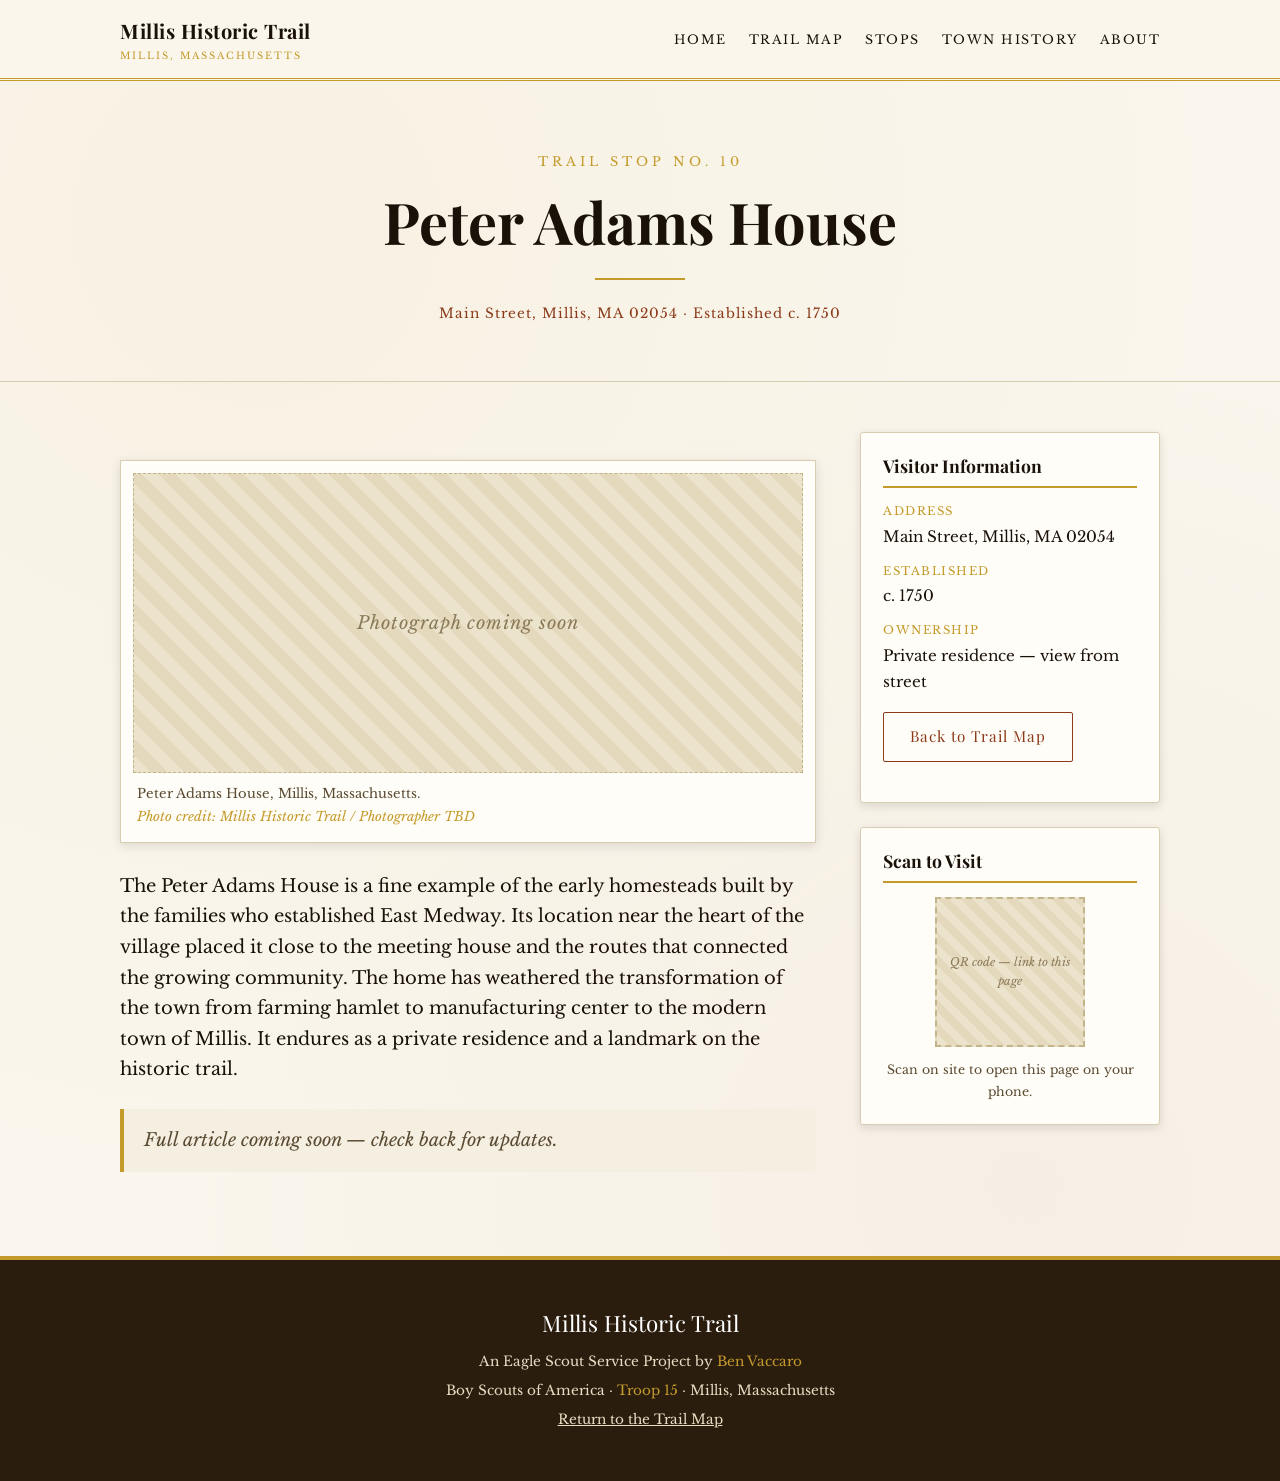
==== adams.html @ a8a61ae1 "Add Millis Historic Trail static website Build the full static site for the Millis Historic Trail Ea" ====
<!DOCTYPE html>
<html lang="en">
<head>
<meta charset="utf-8">
<meta name="viewport" content="width=device-width, initial-scale=1">
<title>Peter Adams House &middot; Millis Historic Trail</title>
<link rel="preconnect" href="https://fonts.googleapis.com">
<link rel="preconnect" href="https://fonts.gstatic.com" crossorigin>
<link href="https://fonts.googleapis.com/css2?family=Playfair+Display:wght@400;700&family=Libre+Baskerville:ital@0;1&display=swap" rel="stylesheet">
<link rel="stylesheet" href="style.css">
</head>
<body>
  <header class="site-header">
    <div class="nav-inner">
      <a href="index.html" class="brand">Millis Historic Trail<small>Millis, Massachusetts</small></a>
      <nav class="nav-links">
        <a href="index.html">Home</a>
        <a href="index.html#map">Trail Map</a>
        <a href="index.html#stops">Stops</a>
        <a href="history.html">Town History</a>
        <a href="index.html#about">About</a>
      </nav>
    </div>
  </header>

  <section class="hero">
    <div class="container narrow">
      <div class="eyebrow">Trail Stop No. 10</div>
      <h1>Peter Adams House</h1>
      <hr class="rule">
      <div class="meta">Main Street, Millis, MA 02054 &middot; Established c. 1750</div>
    </div>
  </section>

  <main class="page-body">
    <div class="container">
      <div class="layout">
        <article class="article">
          <figure class="figure">
            <div class="placeholder-img">Photograph coming soon</div>
            <figcaption>
              Peter Adams House, Millis, Massachusetts.
              <span class="credit">Photo credit: Millis Historic Trail / Photographer TBD</span>
            </figcaption>
          </figure>

          <p>The Peter Adams House is a fine example of the early homesteads built by the families who established East Medway. Its location near the heart of the village placed it close to the meeting house and the routes that connected the growing community. The home has weathered the transformation of the town from farming hamlet to manufacturing center to the modern town of Millis. It endures as a private residence and a landmark on the historic trail.</p>

          <div class="coming-soon">Full article coming soon &mdash; check back for updates.</div>
        </article>
        <aside class="sidebar">
          <div class="fact-box">
            <h3>Visitor Information</h3>
            <dl>
              <dt>Address</dt><dd>Main Street, Millis, MA 02054</dd>
              <dt>Established</dt><dd>c. 1750</dd>
              <dt>Ownership</dt><dd>Private residence — view from street</dd>
            </dl>
            <p style="margin-top:18px;"><a href="index.html#map" class="btn btn-outline">Back to Trail Map</a></p>
          </div>
          <div class="qr-box">
            <h3>Scan to Visit</h3>
            <div class="qr-placeholder">QR code &mdash; link to this page</div>
            <p>Scan on site to open this page on your phone.</p>
          </div>
        </aside>
      </div>
    </div>
  </main>
  <footer class="site-footer">
    <div class="ft-name">Millis Historic Trail</div>
    <p>An Eagle Scout Service Project by <span class="accent">Ben Vaccaro</span></p>
    <p>Boy Scouts of America &middot; <span class="accent">Troop 15</span> &middot; Millis, Massachusetts</p>
    <p><a href="index.html#map">Return to the Trail Map</a></p>
  </footer>
</body>
</html>
---- style.css ----
/* Millis Historic Trail — shared stylesheet
   Aged parchment / colonial New England aesthetic */

:root {
  --bg: #faf6ed;
  --bg-panel: #f3ecdc;
  --text: #1a1209;
  --accent: #c49a2a;
  --rust: #8b3a1a;
  --line: #d8cdb3;
  --shadow: rgba(26, 18, 9, 0.12);
}

* { box-sizing: border-box; }

html { scroll-behavior: smooth; }

body {
  margin: 0;
  background-color: #faf6ed;
  background-image:
    radial-gradient(circle at 20% 15%, rgba(196, 154, 42, 0.05), transparent 60%),
    radial-gradient(circle at 80% 80%, rgba(139, 58, 26, 0.04), transparent 55%);
  color: var(--text);
  font-family: "Libre Baskerville", Georgia, "Times New Roman", serif;
  font-size: 18px;
  line-height: 1.7;
  -webkit-font-smoothing: antialiased;
}

h1, h2, h3, h4, .display {
  font-family: "Playfair Display", Georgia, serif;
  font-weight: 700;
  line-height: 1.2;
  color: var(--text);
}

a { color: var(--rust); text-decoration: none; }
a:hover { text-decoration: underline; }

img { max-width: 100%; height: auto; display: block; }

.container {
  width: 100%;
  max-width: 1080px;
  margin: 0 auto;
  padding: 0 20px;
}

.narrow { max-width: 760px; }

/* ---- Site header / nav ---- */
.site-header {
  border-bottom: 3px double var(--accent);
  background: rgba(250, 246, 237, 0.95);
  position: sticky;
  top: 0;
  z-index: 1000;
  backdrop-filter: blur(4px);
}
.nav-inner {
  display: flex;
  align-items: center;
  justify-content: space-between;
  gap: 16px;
  padding: 14px 20px;
  max-width: 1080px;
  margin: 0 auto;
  flex-wrap: wrap;
}
.brand {
  font-family: "Playfair Display", Georgia, serif;
  font-weight: 700;
  font-size: 1.25rem;
  color: var(--text);
  letter-spacing: 0.5px;
}
.brand:hover { text-decoration: none; color: var(--rust); }
.brand small {
  display: block;
  font-family: "Libre Baskerville", serif;
  font-weight: 400;
  font-size: 0.6rem;
  letter-spacing: 2px;
  text-transform: uppercase;
  color: var(--accent);
}
.nav-links { display: flex; gap: 22px; flex-wrap: wrap; align-items: center; }
.nav-links a {
  color: var(--text);
  font-size: 0.78rem;
  letter-spacing: 1.5px;
  text-transform: uppercase;
}
.nav-links a:hover { color: var(--rust); text-decoration: none; }

/* ---- Hero ---- */
.hero {
  text-align: center;
  padding: 70px 20px 56px;
  border-bottom: 1px solid var(--line);
}
.hero .eyebrow {
  font-size: 0.8rem;
  letter-spacing: 4px;
  text-transform: uppercase;
  color: var(--accent);
  margin-bottom: 14px;
}
.hero h1 {
  font-size: clamp(2.1rem, 6vw, 3.6rem);
  margin: 0 0 16px;
}
.hero p.lede {
  max-width: 640px;
  margin: 0 auto;
  font-size: 1.05rem;
  font-style: italic;
  color: #4a3c28;
}
.hero .meta {
  margin-top: 18px;
  font-size: 0.85rem;
  letter-spacing: 1px;
  color: var(--rust);
}
.rule {
  width: 90px;
  height: 2px;
  background: var(--accent);
  border: none;
  margin: 22px auto;
}

/* ---- Buttons ---- */
.btn {
  display: inline-block;
  padding: 11px 26px;
  background: var(--rust);
  color: #faf6ed;
  font-family: "Playfair Display", serif;
  font-size: 0.95rem;
  letter-spacing: 1px;
  border-radius: 2px;
  transition: background 0.2s;
}
.btn:hover { background: #6f2d12; text-decoration: none; }
.btn-outline {
  background: transparent;
  color: var(--rust);
  border: 1.5px solid var(--rust);
}
.btn-outline:hover { background: var(--rust); color: #faf6ed; }

/* ---- Map ---- */
.map-section { padding: 50px 0; }
#map {
  width: 100%;
  height: 480px;
  border: 4px solid #fff;
  outline: 1px solid var(--line);
  box-shadow: 0 6px 24px var(--shadow);
  border-radius: 3px;
}
.section-head { text-align: center; margin-bottom: 34px; }
.section-head h2 { font-size: clamp(1.7rem, 4vw, 2.4rem); margin: 0 0 8px; }
.section-head p { color: #5a4a32; margin: 0; font-style: italic; }

/* ---- Stops grid ---- */
.stops-section { padding: 30px 0 60px; }
.stops-grid {
  display: grid;
  grid-template-columns: repeat(auto-fill, minmax(260px, 1fr));
  gap: 22px;
}
.stop-card {
  background: #fffdf7;
  border: 1px solid var(--line);
  border-top: 4px solid var(--accent);
  border-radius: 3px;
  padding: 22px 22px 24px;
  box-shadow: 0 3px 10px var(--shadow);
  transition: transform 0.18s, box-shadow 0.18s;
  display: flex;
  flex-direction: column;
}
.stop-card:hover { transform: translateY(-4px); box-shadow: 0 10px 22px var(--shadow); }
.stop-card .num {
  font-family: "Playfair Display", serif;
  font-size: 0.8rem;
  color: var(--accent);
  letter-spacing: 2px;
}
.stop-card h3 { margin: 4px 0 8px; font-size: 1.3rem; }
.stop-card .addr { font-size: 0.85rem; color: #5a4a32; margin: 0 0 16px; flex: 1; }
.stop-card a.card-link {
  font-size: 0.8rem;
  letter-spacing: 1.5px;
  text-transform: uppercase;
  color: var(--rust);
  font-family: "Playfair Display", serif;
}

/* ---- About ---- */
.about-section {
  padding: 60px 0;
  background: #f5efe1;
  border-top: 1px solid var(--line);
  border-bottom: 1px solid var(--line);
}
.about-section p { margin: 0 0 18px; }

/* ---- Subpage layout ---- */
.page-body { padding: 50px 0 60px; }
.layout {
  display: grid;
  grid-template-columns: 1fr 300px;
  gap: 44px;
  align-items: start;
}
.article h2 { font-size: 1.7rem; margin: 36px 0 12px; }
.article p { margin: 0 0 18px; }
.article .byline {
  font-style: italic;
  color: #5a4a32;
  margin-bottom: 24px;
  font-size: 0.92rem;
}

.figure {
  margin: 28px 0;
  background: #fffdf7;
  border: 1px solid var(--line);
  padding: 12px;
  box-shadow: 0 3px 10px var(--shadow);
}
.figure .placeholder-img {
  background:
    repeating-linear-gradient(45deg, #ece3cd, #ece3cd 12px, #e4d9bd 12px, #e4d9bd 24px);
  height: 300px;
  display: flex;
  align-items: center;
  justify-content: center;
  color: #8a7a58;
  font-style: italic;
  letter-spacing: 1px;
  border: 1px dashed #c3b489;
}
.figure figcaption {
  font-size: 0.82rem;
  color: #5a4a32;
  padding: 10px 4px 2px;
}
.figure .credit { display: block; color: var(--accent); font-style: italic; }

.coming-soon {
  background: #f5efe1;
  border-left: 4px solid var(--accent);
  padding: 16px 20px;
  font-style: italic;
  color: #5a4a32;
  margin: 24px 0;
}

/* ---- Sidebar ---- */
.sidebar { position: sticky; top: 90px; }
.fact-box, .qr-box {
  background: #fffdf7;
  border: 1px solid var(--line);
  border-radius: 3px;
  padding: 22px;
  box-shadow: 0 3px 10px var(--shadow);
  margin-bottom: 24px;
}
.fact-box h3, .qr-box h3 {
  font-size: 1.1rem;
  margin: 0 0 14px;
  padding-bottom: 10px;
  border-bottom: 2px solid var(--accent);
}
.fact-box dl { margin: 0; }
.fact-box dt {
  font-size: 0.72rem;
  letter-spacing: 1.5px;
  text-transform: uppercase;
  color: var(--accent);
  margin-top: 12px;
}
.fact-box dt:first-child { margin-top: 0; }
.fact-box dd { margin: 2px 0 0; font-size: 0.95rem; }
.qr-placeholder {
  width: 150px;
  height: 150px;
  margin: 0 auto 12px;
  border: 2px dashed #c3b489;
  background:
    repeating-linear-gradient(45deg, #ece3cd, #ece3cd 8px, #e4d9bd 8px, #e4d9bd 16px);
  display: flex;
  align-items: center;
  justify-content: center;
  text-align: center;
  font-size: 0.72rem;
  color: #8a7a58;
  font-style: italic;
  padding: 10px;
}
.qr-box p { font-size: 0.78rem; color: #5a4a32; text-align: center; margin: 0; }

/* ---- History page ---- */
.history-article {
  margin: 0 auto 56px;
  padding-bottom: 40px;
  border-bottom: 3px double var(--line);
}
.history-article:last-child { border-bottom: none; }
.history-article h2 { font-size: clamp(1.5rem, 4vw, 2.1rem); margin: 0 0 6px; }

/* ---- Footer ---- */
.site-footer {
  background: #2a1d0e;
  color: #e8dcc2;
  padding: 44px 20px;
  text-align: center;
  border-top: 4px solid var(--accent);
}
.site-footer .ft-name {
  font-family: "Playfair Display", serif;
  font-size: 1.4rem;
  color: #fff;
  margin-bottom: 8px;
}
.site-footer p { margin: 6px 0; font-size: 0.85rem; }
.site-footer .accent { color: var(--accent); }
.site-footer a { color: #e8dcc2; text-decoration: underline; }

/* ---- Responsive ---- */
@media (max-width: 820px) {
  .layout { grid-template-columns: 1fr; }
  .sidebar { position: static; }
  #map { height: 360px; }
}
@media (max-width: 520px) {
  body { font-size: 16px; }
  .hero { padding: 48px 16px 40px; }
  .nav-inner { justify-content: center; }
}
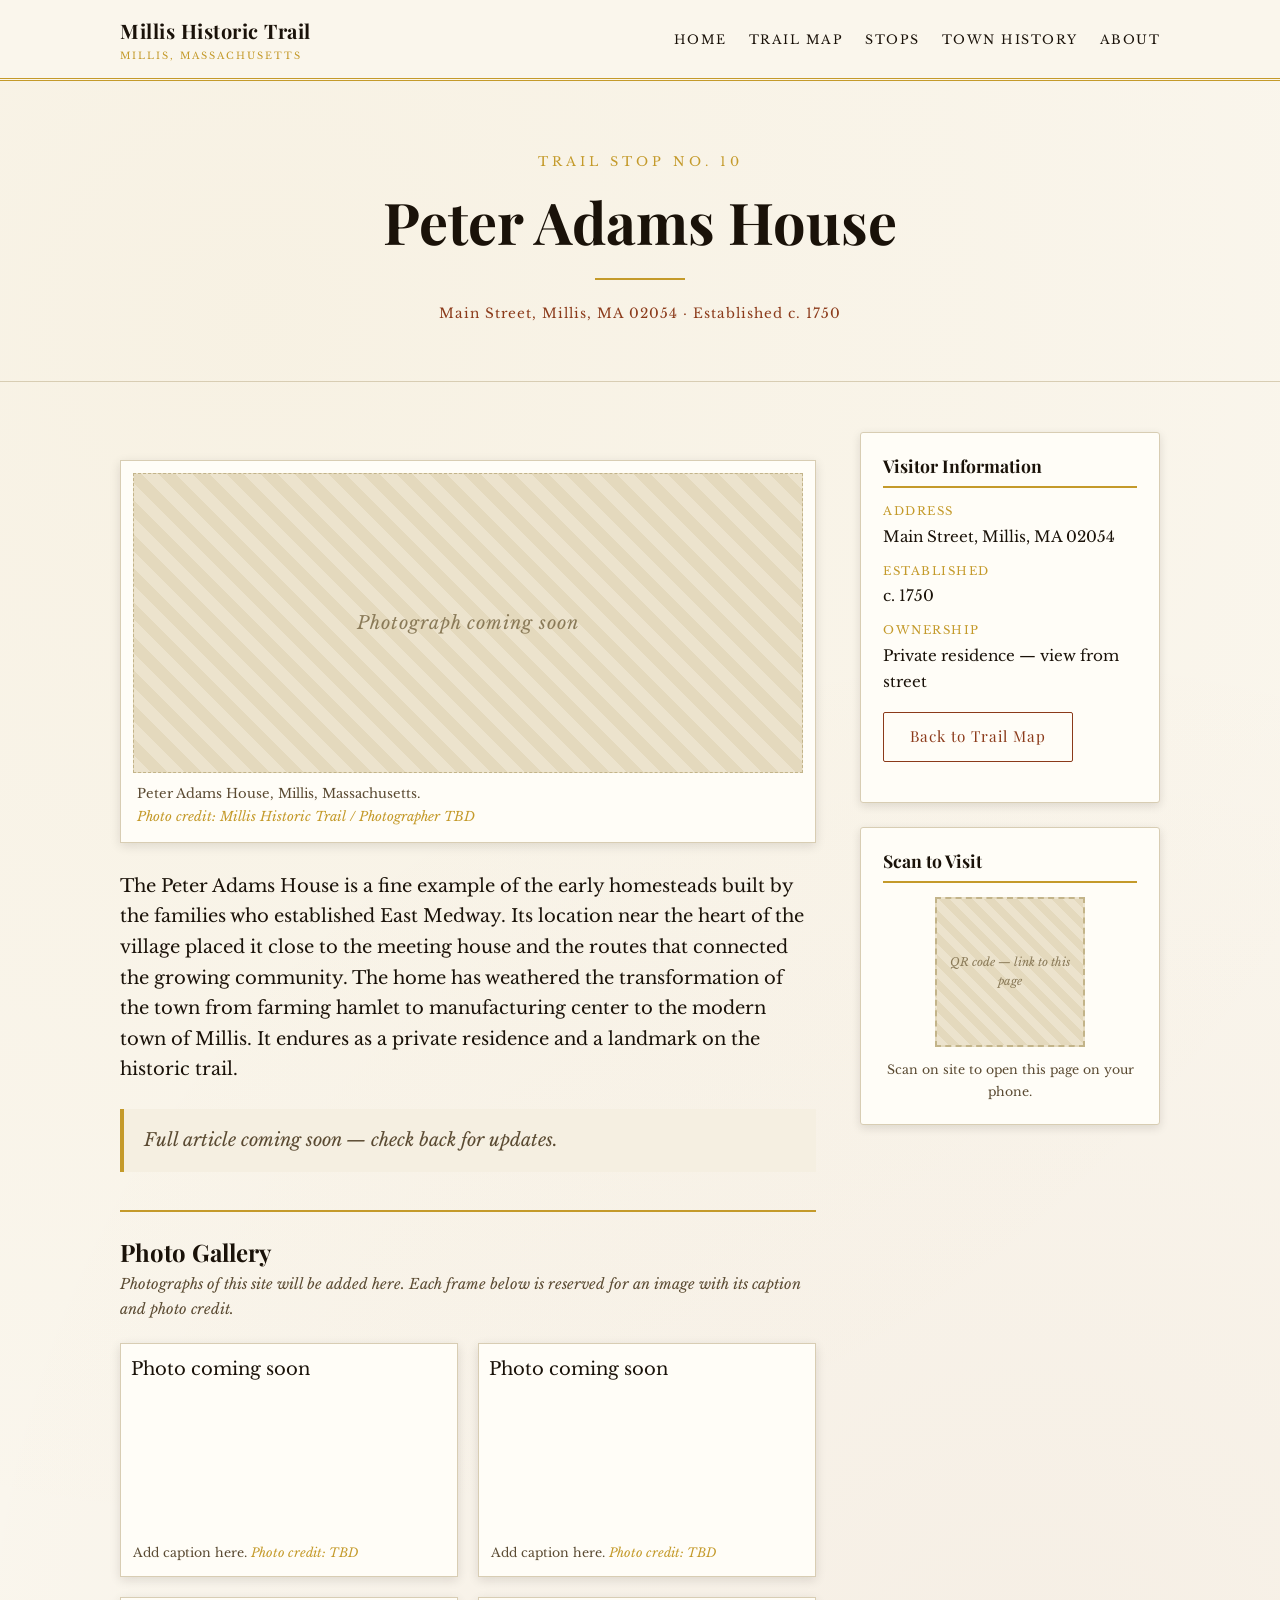
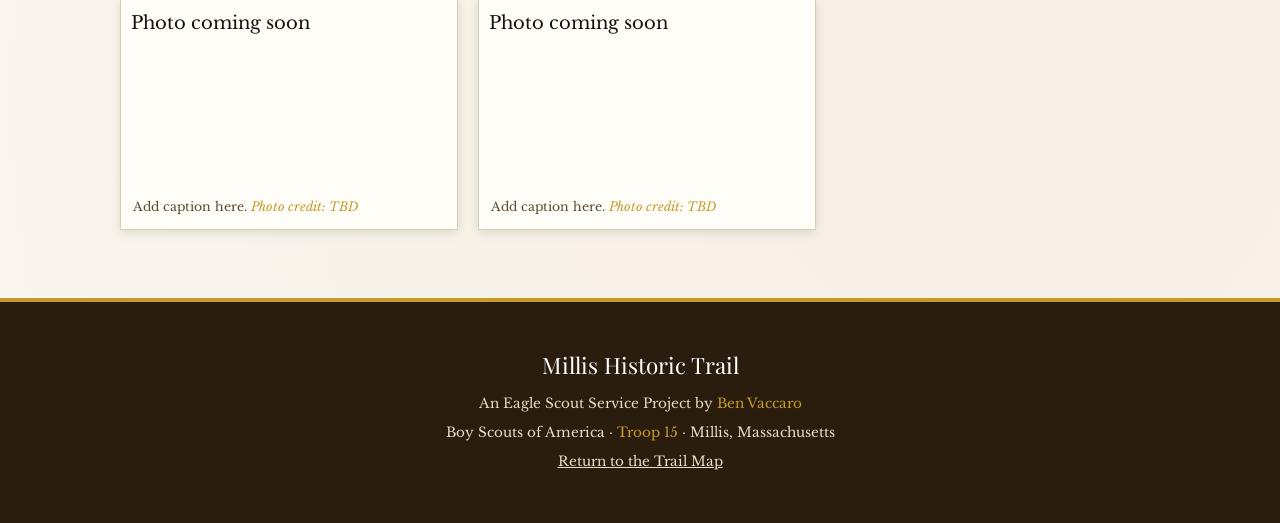
==== commit b3badbd5: "Add photo gallery section to each trail-stop subpage Each site page now includes a reserved Photo Ga" ====
--- a/adams.html
+++ b/adams.html
@@ -47,6 +47,29 @@
           <p>The Peter Adams House is a fine example of the early homesteads built by the families who established East Medway. Its location near the heart of the village placed it close to the meeting house and the routes that connected the growing community. The home has weathered the transformation of the town from farming hamlet to manufacturing center to the modern town of Millis. It endures as a private residence and a landmark on the historic trail.</p>
 
           <div class="coming-soon">Full article coming soon &mdash; check back for updates.</div>
+
+          <section class="photo-gallery">
+            <h2>Photo Gallery</h2>
+            <p class="gallery-note">Photographs of this site will be added here. Each frame below is reserved for an image with its caption and photo credit.</p>
+            <div class="gallery-grid">
+              <figure class="gallery-item">
+                <div class="placeholder-img">Photo coming soon</div>
+                <figcaption>Add caption here. <span class="credit">Photo credit: TBD</span></figcaption>
+              </figure>
+              <figure class="gallery-item">
+                <div class="placeholder-img">Photo coming soon</div>
+                <figcaption>Add caption here. <span class="credit">Photo credit: TBD</span></figcaption>
+              </figure>
+              <figure class="gallery-item">
+                <div class="placeholder-img">Photo coming soon</div>
+                <figcaption>Add caption here. <span class="credit">Photo credit: TBD</span></figcaption>
+              </figure>
+              <figure class="gallery-item">
+                <div class="placeholder-img">Photo coming soon</div>
+                <figcaption>Add caption here. <span class="credit">Photo credit: TBD</span></figcaption>
+              </figure>
+            </div>
+          </section>
         </article>
         <aside class="sidebar">
           <div class="fact-box">
--- a/style.css
+++ b/style.css
@@ -252,6 +252,39 @@
   padding: 10px 4px 2px;
 }
 .figure .credit { display: block; color: var(--accent); font-style: italic; }
+
+/* ---- Photo gallery (subpages) ---- */
+.photo-gallery {
+  margin: 38px 0 8px;
+  padding-top: 26px;
+  border-top: 2px solid var(--accent);
+}
+.photo-gallery h2 { margin: 0 0 6px; font-size: 1.5rem; }
+.photo-gallery .gallery-note {
+  font-style: italic;
+  color: #5a4a32;
+  font-size: 0.9rem;
+  margin: 0 0 22px;
+}
+.gallery-grid {
+  display: grid;
+  grid-template-columns: repeat(auto-fill, minmax(220px, 1fr));
+  gap: 20px;
+}
+.gallery-item {
+  margin: 0;
+  background: #fffdf7;
+  border: 1px solid var(--line);
+  padding: 10px;
+  box-shadow: 0 3px 10px var(--shadow);
+}
+.gallery-item .placeholder-img { height: 180px; }
+.gallery-item figcaption {
+  font-size: 0.78rem;
+  color: #5a4a32;
+  padding: 8px 2px 2px;
+}
+.gallery-item .credit { color: var(--accent); font-style: italic; }
 
 .coming-soon {
   background: #f5efe1;
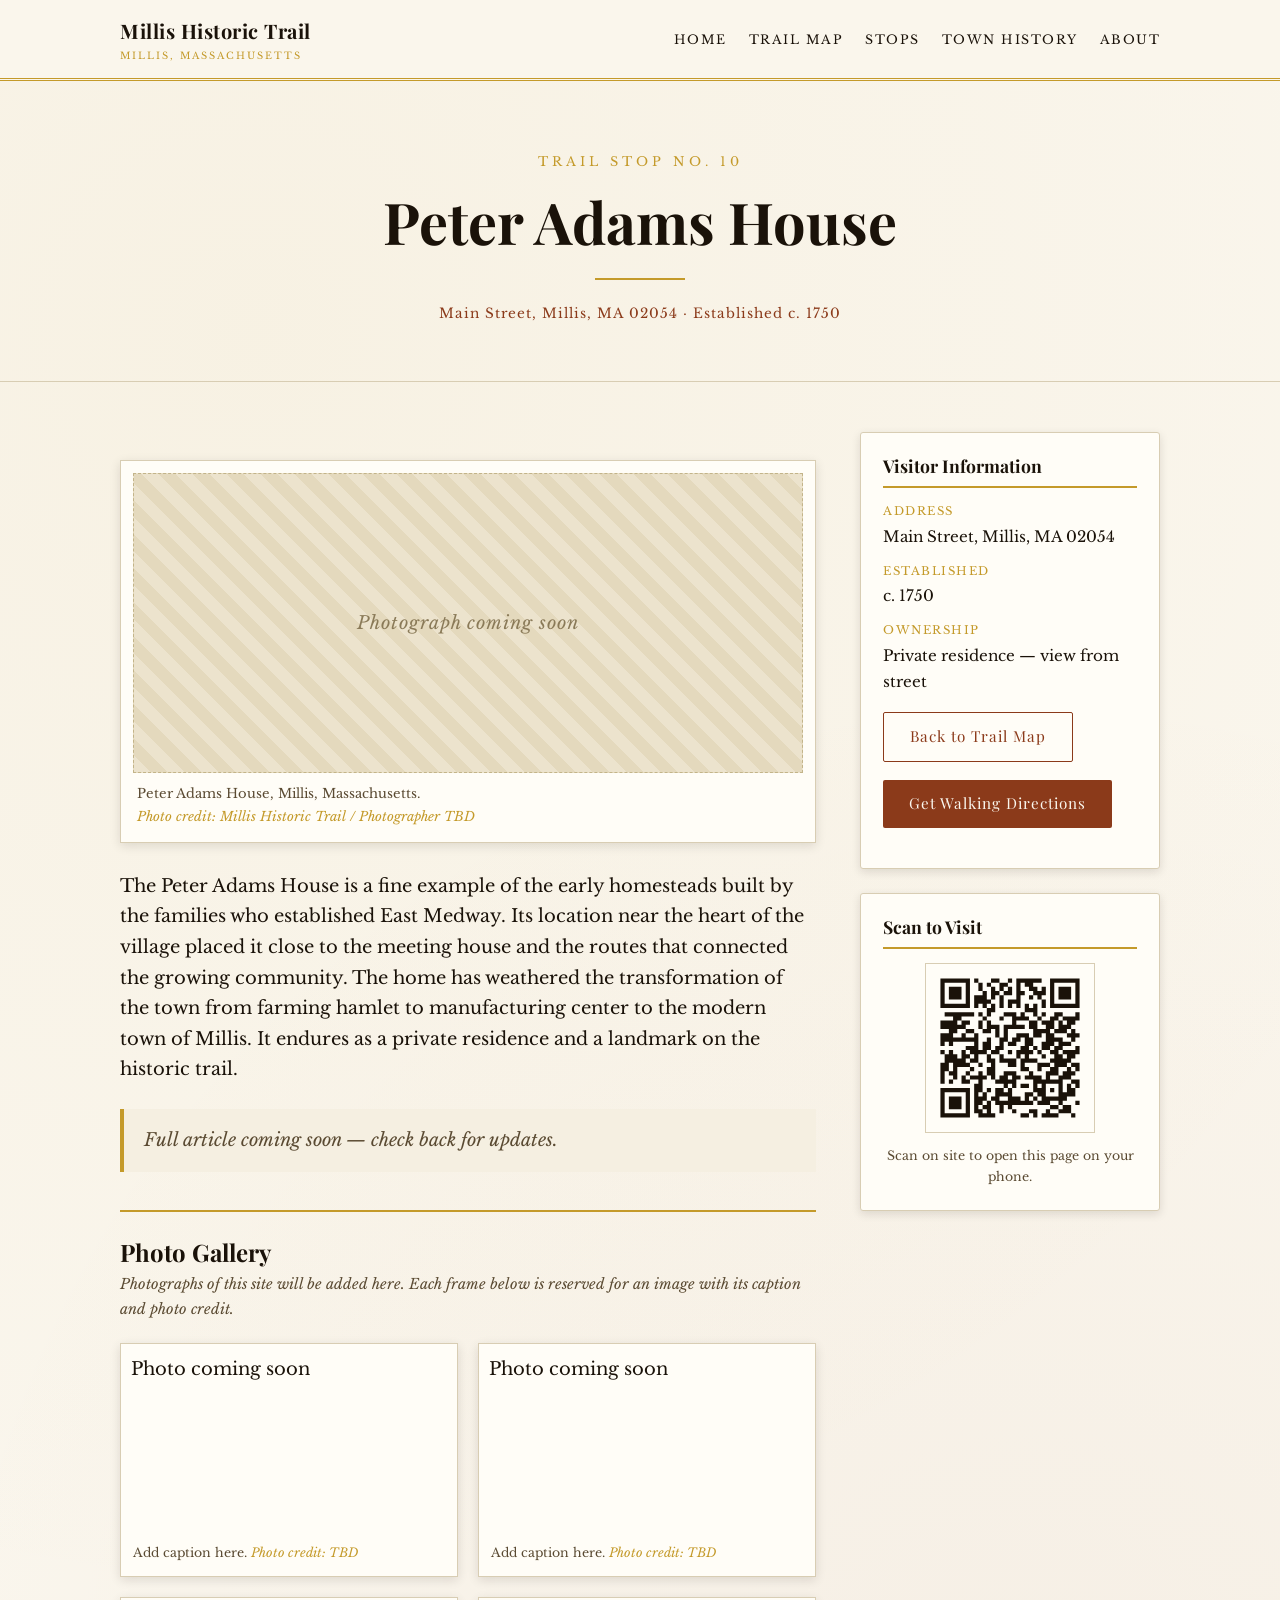
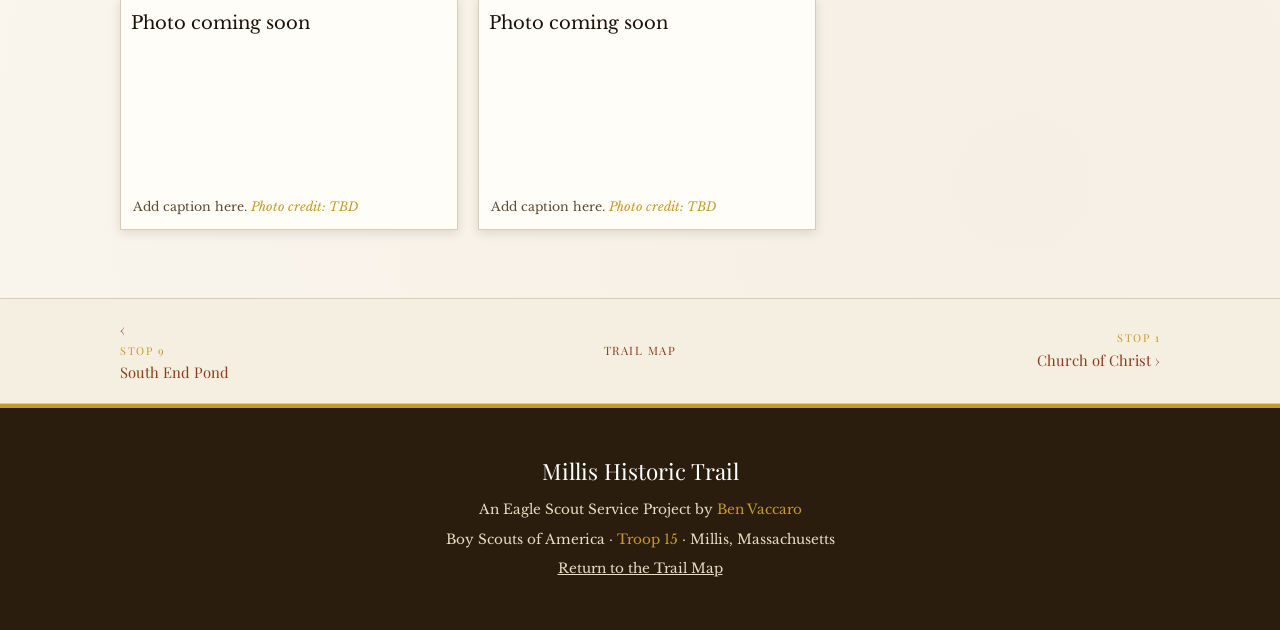
==== commit 55c24e65: "Add QR codes, walking directions, stop navigation, and SEO tags - Generate scannable QR codes (SVG) " ====
--- a/adams.html
+++ b/adams.html
@@ -8,11 +8,21 @@
 <link rel="preconnect" href="https://fonts.gstatic.com" crossorigin>
 <link href="https://fonts.googleapis.com/css2?family=Playfair+Display:wght@400;700&family=Libre+Baskerville:ital@0;1&display=swap" rel="stylesheet">
 <link rel="stylesheet" href="style.css">
+<link rel="icon" type="image/svg+xml" href="favicon.svg">
+<meta name="description" content="Peter Adams House — a stop on the Millis Historic Trail in Millis, Massachusetts.">
+<meta property="og:type" content="article">
+<meta property="og:site_name" content="Millis Historic Trail">
+<meta property="og:title" content="Peter Adams House — Millis Historic Trail">
+<meta property="og:description" content="Peter Adams House, a historic site on the Millis Historic Trail in Millis, Massachusetts.">
+<meta property="og:url" content="https://millishistoricaltrail.org/adams.html">
+<meta name="twitter:card" content="summary">
 </head>
 <body>
   <header class="site-header">
     <div class="nav-inner">
       <a href="index.html" class="brand">Millis Historic Trail<small>Millis, Massachusetts</small></a>
+      <input type="checkbox" id="nav-toggle" class="nav-toggle" aria-hidden="true">
+      <label for="nav-toggle" class="nav-burger" aria-label="Toggle menu"><span></span><span></span><span></span></label>
       <nav class="nav-links">
         <a href="index.html">Home</a>
         <a href="index.html#map">Trail Map</a>
@@ -80,16 +90,24 @@
               <dt>Ownership</dt><dd>Private residence — view from street</dd>
             </dl>
             <p style="margin-top:18px;"><a href="index.html#map" class="btn btn-outline">Back to Trail Map</a></p>
+            <p style="margin-top:10px;"><a href="https://www.google.com/maps/dir/?api=1&amp;destination=42.1659,-71.3601&amp;travelmode=walking" target="_blank" rel="noopener" class="btn">Get Walking Directions</a></p>
           </div>
           <div class="qr-box">
             <h3>Scan to Visit</h3>
-            <div class="qr-placeholder">QR code &mdash; link to this page</div>
+            <img class="qr-img" src="qr/adams.svg" alt="QR code linking to the Peter Adams House page" width="170" height="170">
             <p>Scan on site to open this page on your phone.</p>
           </div>
         </aside>
       </div>
     </div>
   </main>
+  <nav class="stop-nav">
+    <div class="container">
+      <a class="sn-prev" href="southend.html">&lsaquo; <span>Stop 9</span> South End Pond</a>
+      <a class="sn-map" href="index.html#map">Trail Map</a>
+      <a class="sn-next" href="church.html"><span>Stop 1</span> Church of Christ &rsaquo;</a>
+    </div>
+  </nav>
   <footer class="site-footer">
     <div class="ft-name">Millis Historic Trail</div>
     <p>An Eagle Scout Service Project by <span class="accent">Ben Vaccaro</span></p>
--- a/style.css
+++ b/style.css
@@ -55,7 +55,7 @@
   background: rgba(250, 246, 237, 0.95);
   position: sticky;
   top: 0;
-  z-index: 1000;
+  z-index: 1100;
   backdrop-filter: blur(4px);
 }
 .nav-inner {
@@ -93,6 +93,29 @@
   text-transform: uppercase;
 }
 .nav-links a:hover { color: var(--rust); text-decoration: none; }
+
+/* hamburger toggle (no-JS checkbox hack) */
+.nav-toggle { display: none; }
+.nav-burger {
+  display: none;
+  flex-direction: column;
+  justify-content: center;
+  gap: 5px;
+  width: 38px;
+  height: 38px;
+  cursor: pointer;
+  padding: 8px;
+}
+.nav-burger span {
+  display: block;
+  height: 2px;
+  width: 100%;
+  background: var(--text);
+  transition: transform 0.25s, opacity 0.2s;
+}
+.nav-toggle:checked + .nav-burger span:nth-child(1) { transform: translateY(7px) rotate(45deg); }
+.nav-toggle:checked + .nav-burger span:nth-child(2) { opacity: 0; }
+.nav-toggle:checked + .nav-burger span:nth-child(3) { transform: translateY(-7px) rotate(-45deg); }
 
 /* ---- Hero ---- */
 .hero {
@@ -337,7 +360,55 @@
   font-style: italic;
   padding: 10px;
 }
+.qr-img {
+  width: 170px;
+  height: 170px;
+  margin: 0 auto 12px;
+  display: block;
+  border: 1px solid var(--line);
+  background: #fffdf7;
+  padding: 6px;
+}
 .qr-box p { font-size: 0.78rem; color: #5a4a32; text-align: center; margin: 0; }
+
+/* ---- Prev / Next stop navigation ---- */
+.stop-nav {
+  border-top: 1px solid var(--line);
+  border-bottom: 1px solid var(--line);
+  background: #f5efe1;
+}
+.stop-nav .container {
+  display: flex;
+  align-items: stretch;
+  justify-content: space-between;
+  gap: 12px;
+  padding-top: 18px;
+  padding-bottom: 18px;
+}
+.stop-nav a {
+  font-family: "Playfair Display", serif;
+  font-size: 0.92rem;
+  color: var(--rust);
+  display: flex;
+  flex-direction: column;
+  justify-content: center;
+}
+.stop-nav a span {
+  display: block;
+  font-size: 0.68rem;
+  letter-spacing: 1.5px;
+  text-transform: uppercase;
+  color: var(--accent);
+}
+.stop-nav .sn-prev { text-align: left; flex: 1; }
+.stop-nav .sn-next { text-align: right; flex: 1; }
+.stop-nav .sn-map {
+  align-self: center;
+  text-transform: uppercase;
+  letter-spacing: 1.5px;
+  font-size: 0.72rem;
+  padding: 0 6px;
+}
 
 /* ---- History page ---- */
 .history-article {
@@ -370,10 +441,44 @@
 @media (max-width: 820px) {
   .layout { grid-template-columns: 1fr; }
   .sidebar { position: static; }
-  #map { height: 360px; }
-}
+  #map { height: 380px; }
+}
+
+@media (max-width: 720px) {
+  .nav-burger { display: flex; }
+  .nav-links {
+    display: none;
+    flex-basis: 100%;
+    flex-direction: column;
+    gap: 0;
+    margin-top: 8px;
+    border-top: 1px solid var(--line);
+  }
+  .nav-toggle:checked ~ .nav-links { display: flex; }
+  .nav-links a {
+    padding: 14px 4px;
+    border-bottom: 1px solid var(--line);
+    font-size: 0.9rem;
+  }
+  .nav-links a:last-child { border-bottom: none; }
+}
+
 @media (max-width: 520px) {
   body { font-size: 16px; }
   .hero { padding: 48px 16px 40px; }
-  .nav-inner { justify-content: center; }
-}
+  .hero .meta .btn { display: block; margin: 10px auto 0 !important; max-width: 240px; }
+  #map { height: 320px; }
+  .stops-grid { grid-template-columns: 1fr; }
+  .gallery-grid { grid-template-columns: 1fr 1fr; }
+  .figure .placeholder-img { height: 220px; }
+  .container { padding: 0 16px; }
+}
+
+@media (max-width: 360px) {
+  .gallery-grid { grid-template-columns: 1fr; }
+}
+
+@media (max-width: 480px) {
+  .stop-nav .container { flex-wrap: wrap; }
+  .stop-nav .sn-map { order: 3; flex-basis: 100%; text-align: center; margin-top: 6px; }
+}
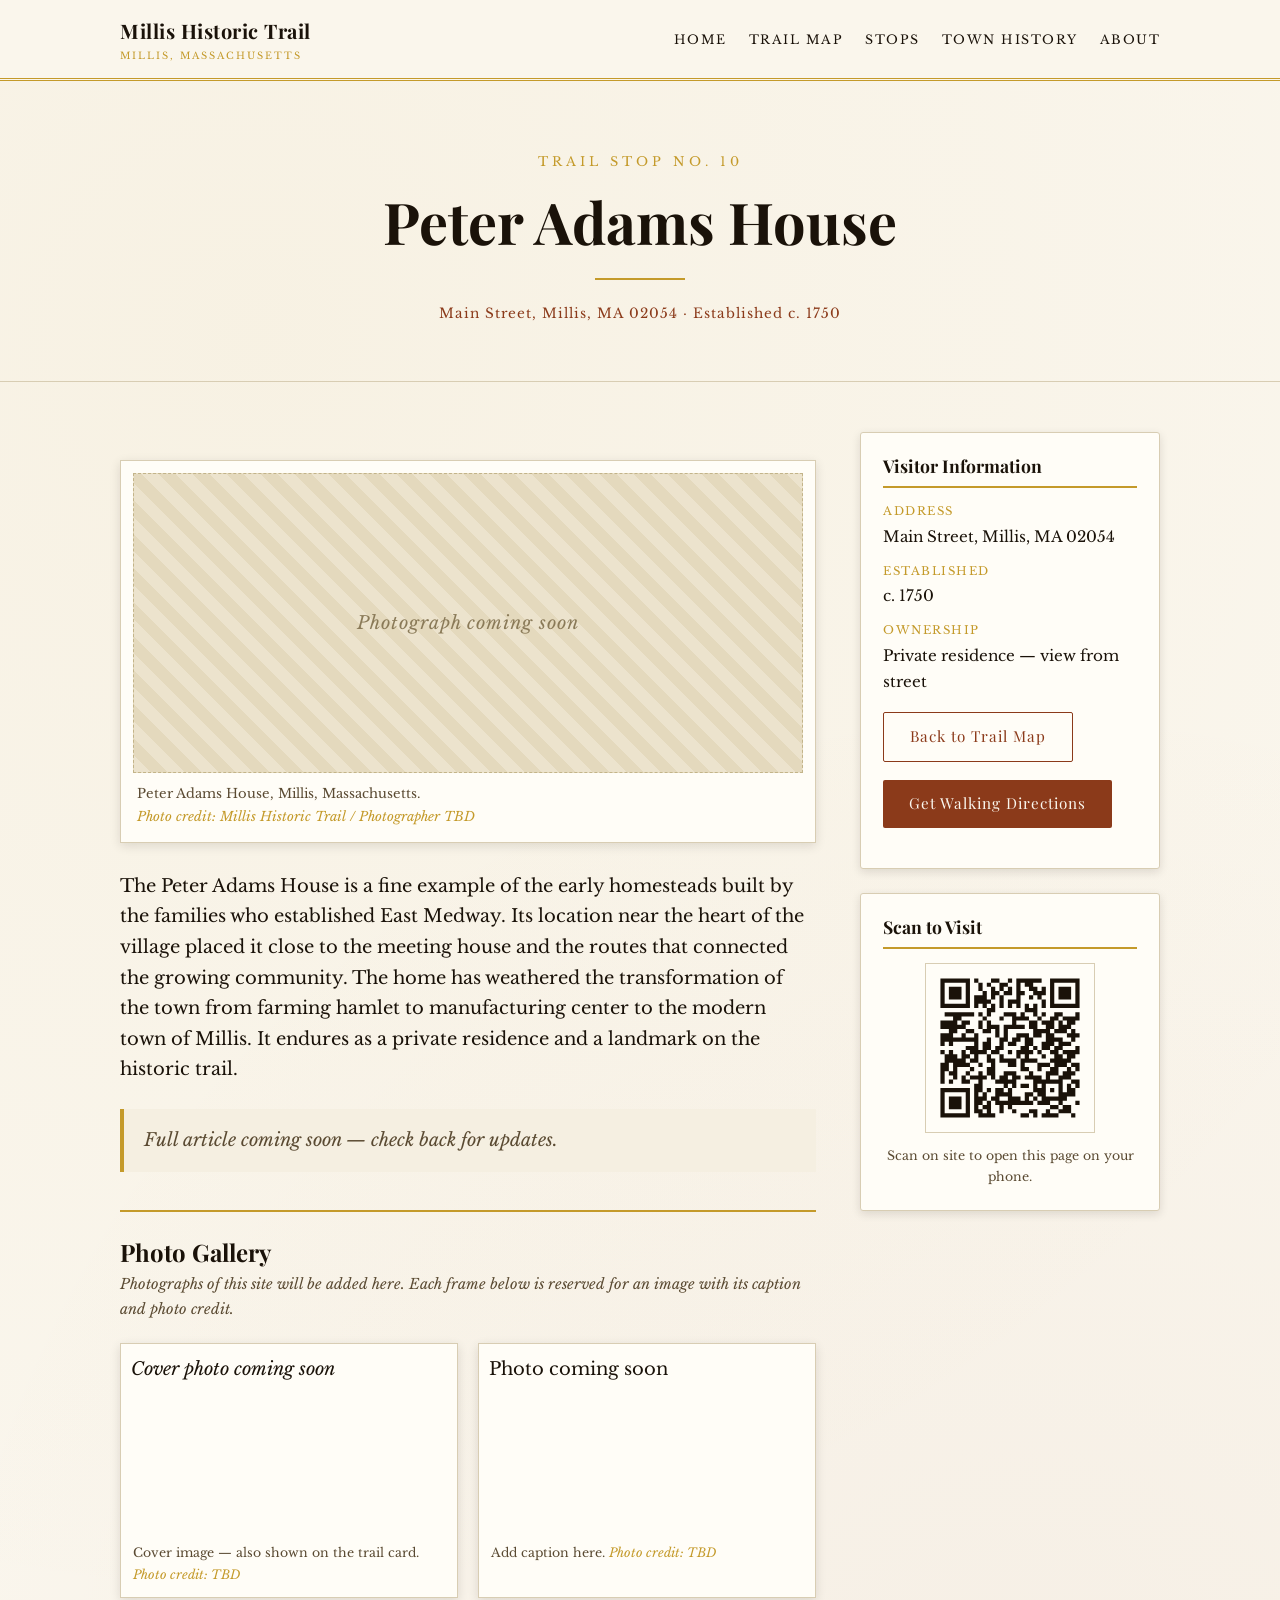
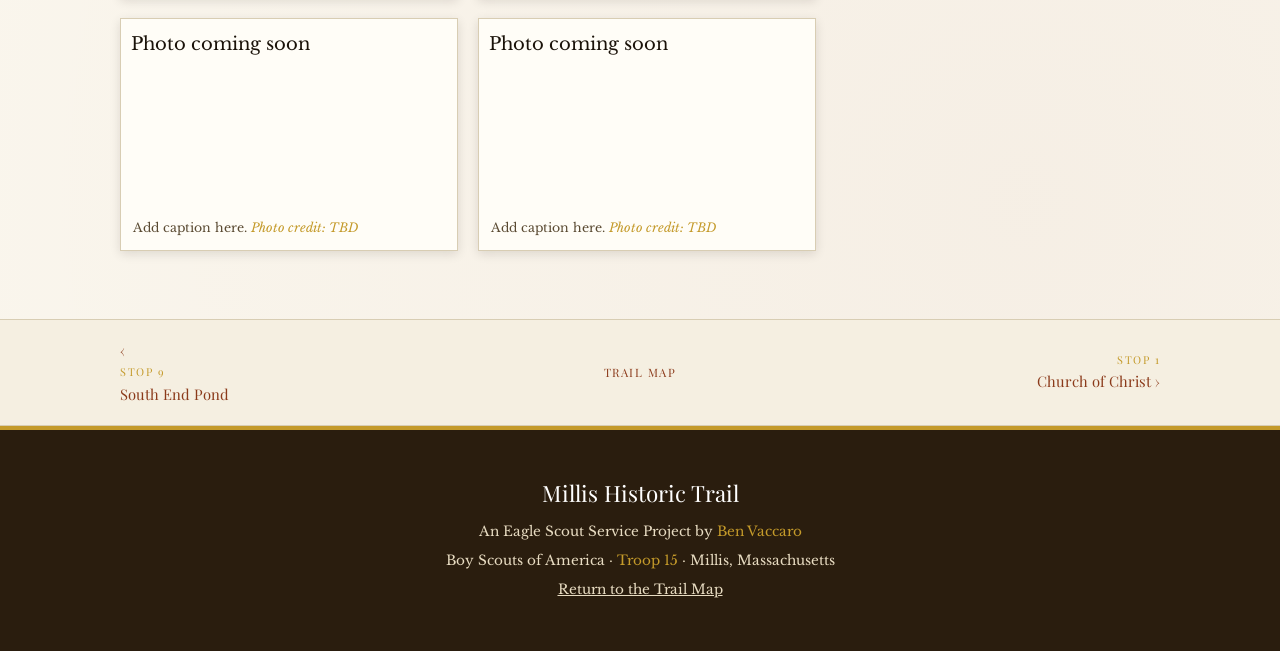
==== commit 48ae6f09: "Add cover photo to stop cards, shared with gallery cover slot Each homepage stop card now shows a co" ====
--- a/adams.html
+++ b/adams.html
@@ -62,9 +62,12 @@
             <h2>Photo Gallery</h2>
             <p class="gallery-note">Photographs of this site will be added here. Each frame below is reserved for an image with its caption and photo credit.</p>
             <div class="gallery-grid">
-              <figure class="gallery-item">
-                <div class="placeholder-img">Photo coming soon</div>
-                <figcaption>Add caption here. <span class="credit">Photo credit: TBD</span></figcaption>
+              <figure class="gallery-item cover-item">
+                <div class="placeholder-img">
+                  <span class="ph-label">Cover photo coming soon</span>
+                  <img class="cover-photo" src="photos/adams.jpg" alt="Peter Adams House, Millis, Massachusetts" loading="lazy" onerror="this.remove()">
+                </div>
+                <figcaption>Cover image &mdash; also shown on the trail card. <span class="credit">Photo credit: TBD</span></figcaption>
               </figure>
               <figure class="gallery-item">
                 <div class="placeholder-img">Photo coming soon</div>
--- a/style.css
+++ b/style.css
@@ -201,13 +201,37 @@
   border: 1px solid var(--line);
   border-top: 4px solid var(--accent);
   border-radius: 3px;
-  padding: 22px 22px 24px;
+  overflow: hidden;
   box-shadow: 0 3px 10px var(--shadow);
   transition: transform 0.18s, box-shadow 0.18s;
   display: flex;
   flex-direction: column;
 }
 .stop-card:hover { transform: translateY(-4px); box-shadow: 0 10px 22px var(--shadow); }
+.card-cover {
+  position: relative;
+  height: 170px;
+  background:
+    repeating-linear-gradient(45deg, #ece3cd, #ece3cd 12px, #e4d9bd 12px, #e4d9bd 24px);
+  display: flex;
+  align-items: center;
+  justify-content: center;
+  border-bottom: 1px solid var(--line);
+}
+.card-cover .cover-ph {
+  color: #8a7a58;
+  font-style: italic;
+  font-size: 0.85rem;
+  letter-spacing: 1px;
+}
+.card-cover .cover-photo {
+  position: absolute;
+  inset: 0;
+  width: 100%;
+  height: 100%;
+  object-fit: cover;
+}
+.card-body { padding: 20px 22px 24px; display: flex; flex-direction: column; flex: 1; }
 .stop-card .num {
   font-family: "Playfair Display", serif;
   font-size: 0.8rem;
@@ -301,7 +325,15 @@
   padding: 10px;
   box-shadow: 0 3px 10px var(--shadow);
 }
-.gallery-item .placeholder-img { height: 180px; }
+.gallery-item .placeholder-img { height: 180px; position: relative; overflow: hidden; }
+.placeholder-img .cover-photo {
+  position: absolute;
+  inset: 0;
+  width: 100%;
+  height: 100%;
+  object-fit: cover;
+}
+.placeholder-img .ph-label { font-style: italic; }
 .gallery-item figcaption {
   font-size: 0.78rem;
   color: #5a4a32;
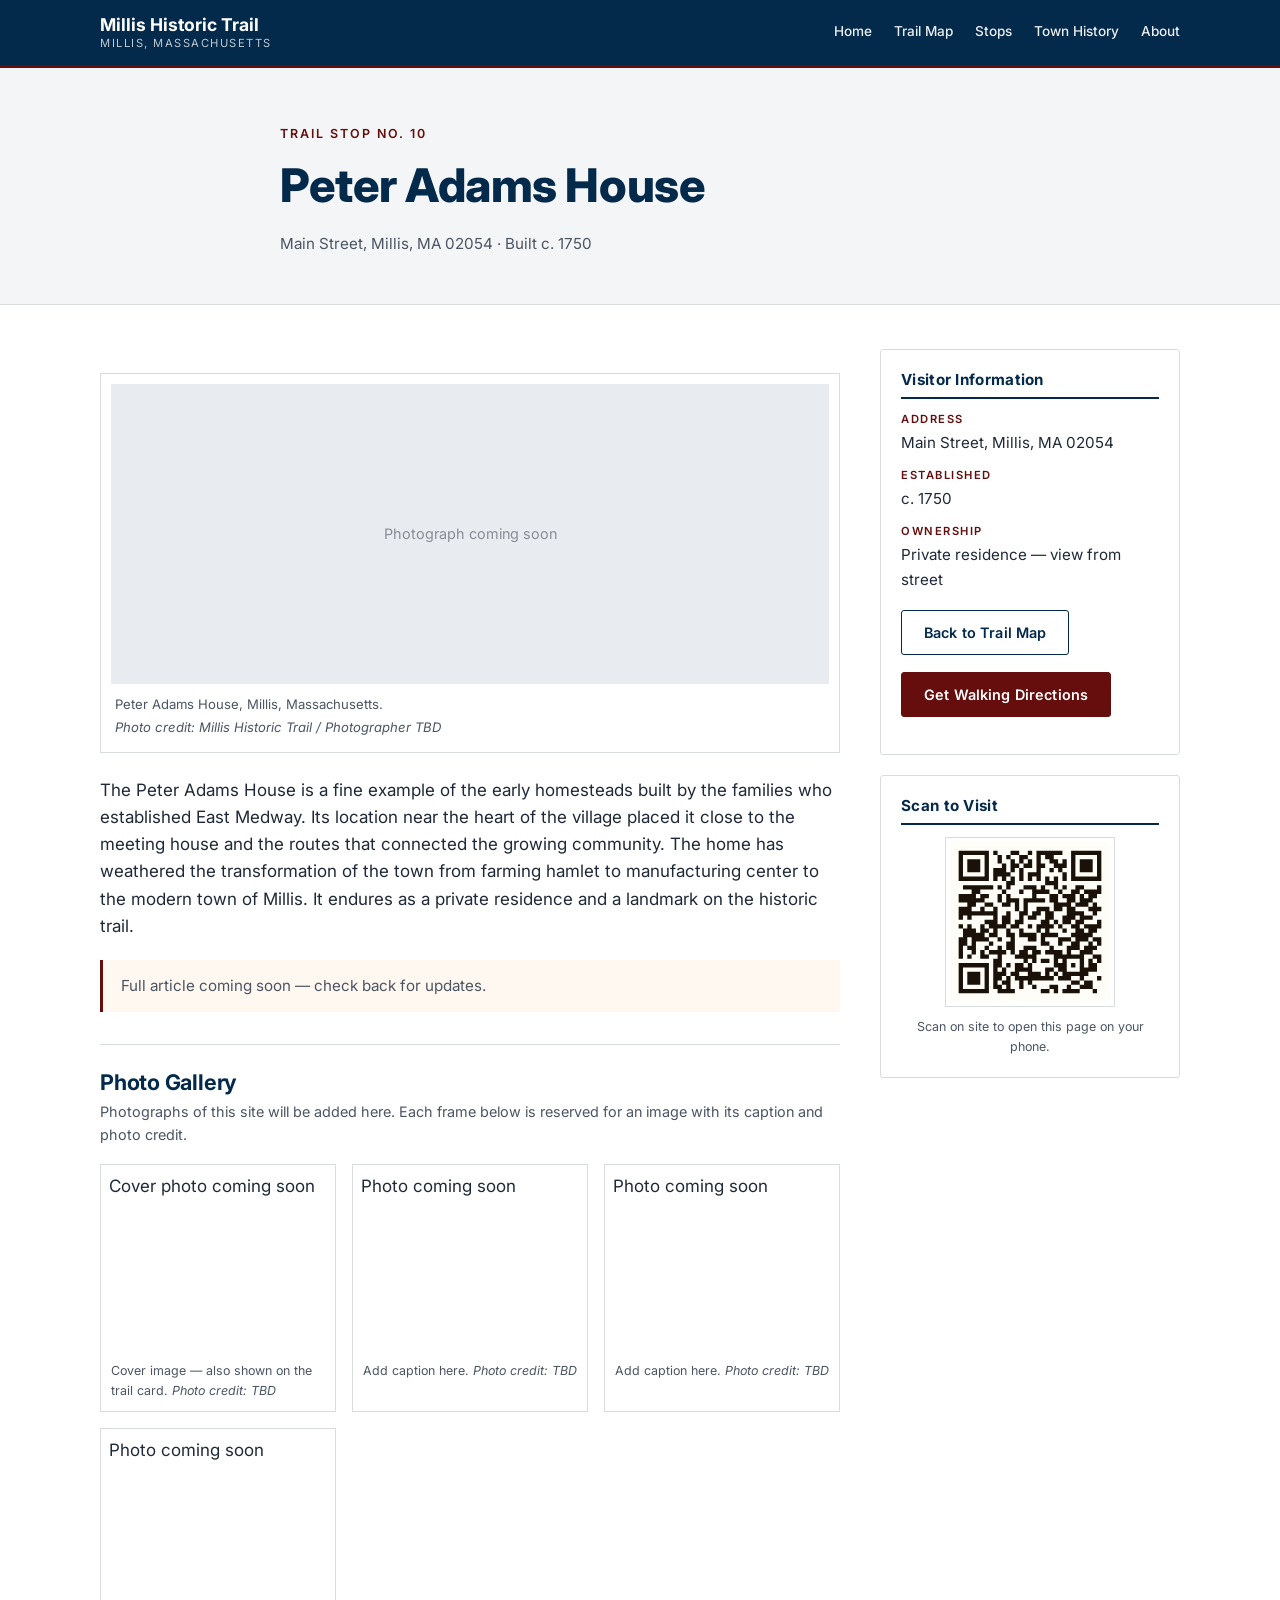
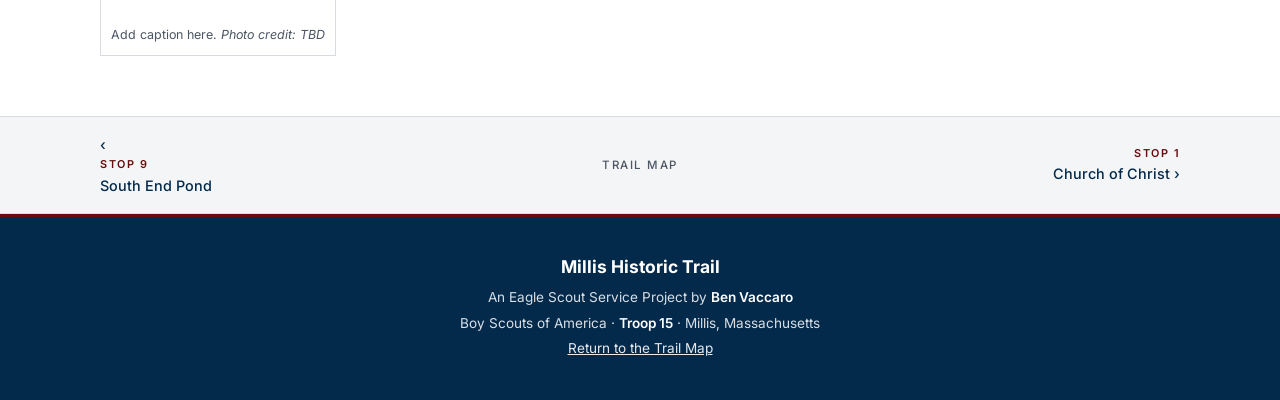
==== commit c3161ed0: "Update oakgrove, southend, adams subpages and photos README Co-Authored-By: Claude Opus 4.7 <noreply" ====
--- a/adams.html
+++ b/adams.html
@@ -6,7 +6,7 @@
 <title>Peter Adams House &middot; Millis Historic Trail</title>
 <link rel="preconnect" href="https://fonts.googleapis.com">
 <link rel="preconnect" href="https://fonts.gstatic.com" crossorigin>
-<link href="https://fonts.googleapis.com/css2?family=Playfair+Display:wght@400;700&family=Libre+Baskerville:ital@0;1&display=swap" rel="stylesheet">
+<link href="https://fonts.googleapis.com/css2?family=Inter:wght@400;500;600;700;800&display=swap" rel="stylesheet">
 <link rel="stylesheet" href="style.css">
 <link rel="icon" type="image/svg+xml" href="favicon.svg">
 <meta name="description" content="Peter Adams House — a stop on the Millis Historic Trail in Millis, Massachusetts.">
@@ -37,8 +37,7 @@
     <div class="container narrow">
       <div class="eyebrow">Trail Stop No. 10</div>
       <h1>Peter Adams House</h1>
-      <hr class="rule">
-      <div class="meta">Main Street, Millis, MA 02054 &middot; Established c. 1750</div>
+      <div class="meta">Main Street, Millis, MA 02054 &middot; Built c. 1750</div>
     </div>
   </section>
 
--- a/style.css
+++ b/style.css
@@ -1,62 +1,57 @@
-/* Millis Historic Trail — shared stylesheet
-   Aged parchment / colonial New England aesthetic */
+/* Millis Historic Trail — stylesheet
+   Palette drawn from millisma.gov: crimson #650E0D, navy #03294B, Inter. */
 
 :root {
-  --bg: #faf6ed;
-  --bg-panel: #f3ecdc;
-  --text: #1a1209;
-  --accent: #c49a2a;
-  --rust: #8b3a1a;
-  --line: #d8cdb3;
-  --shadow: rgba(26, 18, 9, 0.12);
+  --red: #650e0d;
+  --red-dark: #4a0908;
+  --navy: #03294b;
+  --navy-dark: #021a30;
+  --text: #1f2937;
+  --muted: #4b5563;
+  --line: #d8dbe0;
+  --bg: #ffffff;
+  --bg-alt: #f4f5f7;
+  --shadow: 0 1px 3px rgba(0, 0, 0, 0.06), 0 4px 12px rgba(3, 41, 75, 0.06);
 }
 
 * { box-sizing: border-box; }
-
 html { scroll-behavior: smooth; }
 
 body {
   margin: 0;
-  background-color: #faf6ed;
-  background-image:
-    radial-gradient(circle at 20% 15%, rgba(196, 154, 42, 0.05), transparent 60%),
-    radial-gradient(circle at 80% 80%, rgba(139, 58, 26, 0.04), transparent 55%);
+  background: var(--bg);
   color: var(--text);
-  font-family: "Libre Baskerville", Georgia, "Times New Roman", serif;
-  font-size: 18px;
-  line-height: 1.7;
+  font-family: "Inter", -apple-system, BlinkMacSystemFont, "Segoe UI", Helvetica, Arial, sans-serif;
+  font-size: 17px;
+  line-height: 1.6;
   -webkit-font-smoothing: antialiased;
 }
 
-h1, h2, h3, h4, .display {
-  font-family: "Playfair Display", Georgia, serif;
+h1, h2, h3, h4 {
+  font-family: "Inter", -apple-system, BlinkMacSystemFont, "Segoe UI", Helvetica, Arial, sans-serif;
   font-weight: 700;
-  line-height: 1.2;
-  color: var(--text);
-}
-
-a { color: var(--rust); text-decoration: none; }
+  line-height: 1.25;
+  color: var(--navy);
+  letter-spacing: -0.01em;
+}
+h1 { font-weight: 800; }
+
+a { color: var(--red); text-decoration: none; }
 a:hover { text-decoration: underline; }
 
 img { max-width: 100%; height: auto; display: block; }
 
-.container {
-  width: 100%;
-  max-width: 1080px;
-  margin: 0 auto;
-  padding: 0 20px;
-}
-
+.container { width: 100%; max-width: 1120px; margin: 0 auto; padding: 0 20px; }
 .narrow { max-width: 760px; }
 
-/* ---- Site header / nav ---- */
+/* ---- Site header ---- */
 .site-header {
-  border-bottom: 3px double var(--accent);
-  background: rgba(250, 246, 237, 0.95);
+  background: var(--navy);
+  color: #fff;
+  border-bottom: 3px solid var(--red);
   position: sticky;
   top: 0;
   z-index: 1100;
-  backdrop-filter: blur(4px);
 }
 .nav-inner {
   display: flex;
@@ -64,373 +59,297 @@
   justify-content: space-between;
   gap: 16px;
   padding: 14px 20px;
-  max-width: 1080px;
+  max-width: 1120px;
   margin: 0 auto;
   flex-wrap: wrap;
 }
 .brand {
-  font-family: "Playfair Display", Georgia, serif;
   font-weight: 700;
-  font-size: 1.25rem;
-  color: var(--text);
-  letter-spacing: 0.5px;
-}
-.brand:hover { text-decoration: none; color: var(--rust); }
+  font-size: 1.1rem;
+  color: #fff;
+  line-height: 1.2;
+}
+.brand:hover { text-decoration: none; color: #fff; }
 .brand small {
   display: block;
-  font-family: "Libre Baskerville", serif;
   font-weight: 400;
-  font-size: 0.6rem;
-  letter-spacing: 2px;
-  text-transform: uppercase;
-  color: var(--accent);
+  font-size: 0.7rem;
+  letter-spacing: 1.5px;
+  text-transform: uppercase;
+  color: rgba(255, 255, 255, 0.75);
+  margin-top: 2px;
 }
 .nav-links { display: flex; gap: 22px; flex-wrap: wrap; align-items: center; }
 .nav-links a {
-  color: var(--text);
-  font-size: 0.78rem;
-  letter-spacing: 1.5px;
-  text-transform: uppercase;
-}
-.nav-links a:hover { color: var(--rust); text-decoration: none; }
-
-/* hamburger toggle (no-JS checkbox hack) */
+  color: rgba(255, 255, 255, 0.92);
+  font-size: 0.85rem;
+  font-weight: 500;
+}
+.nav-links a:hover { color: #fff; text-decoration: none; border-bottom: 1px solid #fff; }
+
+/* Hamburger (checkbox toggle, no JS) */
 .nav-toggle { display: none; }
 .nav-burger {
   display: none;
   flex-direction: column;
   justify-content: center;
   gap: 5px;
-  width: 38px;
-  height: 38px;
+  width: 38px; height: 38px;
   cursor: pointer;
   padding: 8px;
 }
-.nav-burger span {
-  display: block;
-  height: 2px;
-  width: 100%;
-  background: var(--text);
-  transition: transform 0.25s, opacity 0.2s;
-}
+.nav-burger span { display: block; height: 2px; width: 100%; background: #fff; transition: transform .25s, opacity .2s; }
 .nav-toggle:checked + .nav-burger span:nth-child(1) { transform: translateY(7px) rotate(45deg); }
 .nav-toggle:checked + .nav-burger span:nth-child(2) { opacity: 0; }
 .nav-toggle:checked + .nav-burger span:nth-child(3) { transform: translateY(-7px) rotate(-45deg); }
 
 /* ---- Hero ---- */
 .hero {
-  text-align: center;
-  padding: 70px 20px 56px;
+  padding: 56px 20px 48px;
   border-bottom: 1px solid var(--line);
-}
+  background: var(--bg-alt);
+}
+.hero .container { text-align: left; }
+.hero .container.narrow { text-align: left; }
 .hero .eyebrow {
-  font-size: 0.8rem;
-  letter-spacing: 4px;
-  text-transform: uppercase;
-  color: var(--accent);
-  margin-bottom: 14px;
-}
-.hero h1 {
-  font-size: clamp(2.1rem, 6vw, 3.6rem);
-  margin: 0 0 16px;
-}
+  font-size: 0.78rem;
+  letter-spacing: 2px;
+  text-transform: uppercase;
+  color: var(--red);
+  font-weight: 600;
+  margin-bottom: 12px;
+}
+.hero h1 { font-size: clamp(1.9rem, 5vw, 2.9rem); margin: 0 0 14px; }
 .hero p.lede {
   max-width: 640px;
-  margin: 0 auto;
-  font-size: 1.05rem;
-  font-style: italic;
-  color: #4a3c28;
+  margin: 0;
+  font-size: 1.1rem;
+  color: var(--muted);
 }
 .hero .meta {
   margin-top: 18px;
-  font-size: 0.85rem;
-  letter-spacing: 1px;
-  color: var(--rust);
-}
-.rule {
-  width: 90px;
-  height: 2px;
-  background: var(--accent);
-  border: none;
-  margin: 22px auto;
+  font-size: 0.95rem;
+  color: var(--muted);
 }
 
 /* ---- Buttons ---- */
 .btn {
   display: inline-block;
-  padding: 11px 26px;
-  background: var(--rust);
-  color: #faf6ed;
-  font-family: "Playfair Display", serif;
-  font-size: 0.95rem;
-  letter-spacing: 1px;
-  border-radius: 2px;
-  transition: background 0.2s;
-}
-.btn:hover { background: #6f2d12; text-decoration: none; }
+  padding: 10px 22px;
+  background: var(--red);
+  color: #fff;
+  font-size: 0.9rem;
+  font-weight: 600;
+  border: 1px solid var(--red);
+  border-radius: 3px;
+  transition: background 0.15s, border-color 0.15s;
+  letter-spacing: 0.01em;
+}
+.btn:hover { background: var(--red-dark); border-color: var(--red-dark); text-decoration: none; color: #fff; }
 .btn-outline {
   background: transparent;
-  color: var(--rust);
-  border: 1.5px solid var(--rust);
-}
-.btn-outline:hover { background: var(--rust); color: #faf6ed; }
+  color: var(--navy);
+  border-color: var(--navy);
+}
+.btn-outline:hover { background: var(--navy); color: #fff; }
+.hero .meta .btn + .btn { margin-left: 8px; }
+
+/* ---- Section head ---- */
+.section-head { margin-bottom: 28px; }
+.section-head h2 { font-size: clamp(1.5rem, 3.5vw, 2rem); margin: 0 0 6px; }
+.section-head p { color: var(--muted); margin: 0; }
 
 /* ---- Map ---- */
-.map-section { padding: 50px 0; }
+.map-section { padding: 48px 0; }
 #map {
   width: 100%;
   height: 480px;
-  border: 4px solid #fff;
-  outline: 1px solid var(--line);
-  box-shadow: 0 6px 24px var(--shadow);
+  border: 1px solid var(--line);
   border-radius: 3px;
-}
-.section-head { text-align: center; margin-bottom: 34px; }
-.section-head h2 { font-size: clamp(1.7rem, 4vw, 2.4rem); margin: 0 0 8px; }
-.section-head p { color: #5a4a32; margin: 0; font-style: italic; }
+  box-shadow: var(--shadow);
+}
 
 /* ---- Stops grid ---- */
-.stops-section { padding: 30px 0 60px; }
+.stops-section { padding: 20px 0 60px; background: var(--bg-alt); }
 .stops-grid {
   display: grid;
   grid-template-columns: repeat(auto-fill, minmax(260px, 1fr));
-  gap: 22px;
+  gap: 20px;
 }
 .stop-card {
-  background: #fffdf7;
-  border: 1px solid var(--line);
-  border-top: 4px solid var(--accent);
+  background: #fff;
+  border: 1px solid var(--line);
+  border-top: 3px solid var(--navy);
   border-radius: 3px;
   overflow: hidden;
-  box-shadow: 0 3px 10px var(--shadow);
-  transition: transform 0.18s, box-shadow 0.18s;
+  box-shadow: var(--shadow);
+  transition: transform 0.15s, box-shadow 0.15s;
   display: flex;
   flex-direction: column;
-}
-.stop-card:hover { transform: translateY(-4px); box-shadow: 0 10px 22px var(--shadow); }
+  color: var(--text);
+}
+.stop-card:hover { transform: translateY(-2px); box-shadow: 0 6px 20px rgba(3, 41, 75, 0.12); text-decoration: none; }
 .card-cover {
   position: relative;
   height: 170px;
-  background:
-    repeating-linear-gradient(45deg, #ece3cd, #ece3cd 12px, #e4d9bd 12px, #e4d9bd 24px);
+  background: #e8ebf0;
   display: flex;
   align-items: center;
   justify-content: center;
   border-bottom: 1px solid var(--line);
 }
-.card-cover .cover-ph {
-  color: #8a7a58;
-  font-style: italic;
-  font-size: 0.85rem;
-  letter-spacing: 1px;
-}
-.card-cover .cover-photo {
-  position: absolute;
-  inset: 0;
-  width: 100%;
-  height: 100%;
-  object-fit: cover;
-}
-.card-body { padding: 20px 22px 24px; display: flex; flex-direction: column; flex: 1; }
+.card-cover .cover-ph { color: #8a8d95; font-size: 0.85rem; }
+.card-cover .cover-photo { position: absolute; inset: 0; width: 100%; height: 100%; object-fit: cover; }
+.card-body { padding: 18px 20px 20px; display: flex; flex-direction: column; flex: 1; }
 .stop-card .num {
-  font-family: "Playfair Display", serif;
-  font-size: 0.8rem;
-  color: var(--accent);
-  letter-spacing: 2px;
-}
-.stop-card h3 { margin: 4px 0 8px; font-size: 1.3rem; }
-.stop-card .addr { font-size: 0.85rem; color: #5a4a32; margin: 0 0 16px; flex: 1; }
-.stop-card a.card-link {
-  font-size: 0.8rem;
+  font-size: 0.72rem;
+  color: var(--red);
   letter-spacing: 1.5px;
   text-transform: uppercase;
-  color: var(--rust);
-  font-family: "Playfair Display", serif;
-}
+  font-weight: 600;
+}
+.stop-card h3 { margin: 6px 0 8px; font-size: 1.15rem; color: var(--navy); }
+.stop-card .addr { font-size: 0.88rem; color: var(--muted); margin: 0 0 14px; flex: 1; }
+.stop-card .card-link { font-size: 0.85rem; color: var(--red); font-weight: 600; }
 
 /* ---- About ---- */
-.about-section {
-  padding: 60px 0;
-  background: #f5efe1;
-  border-top: 1px solid var(--line);
-  border-bottom: 1px solid var(--line);
-}
-.about-section p { margin: 0 0 18px; }
+.about-section { padding: 56px 0; border-top: 1px solid var(--line); }
+.about-section p { margin: 0 0 16px; color: var(--muted); }
 
 /* ---- Subpage layout ---- */
-.page-body { padding: 50px 0 60px; }
+.page-body { padding: 44px 0 56px; }
 .layout {
   display: grid;
   grid-template-columns: 1fr 300px;
-  gap: 44px;
+  gap: 40px;
   align-items: start;
 }
-.article h2 { font-size: 1.7rem; margin: 36px 0 12px; }
-.article p { margin: 0 0 18px; }
-.article .byline {
-  font-style: italic;
-  color: #5a4a32;
-  margin-bottom: 24px;
-  font-size: 0.92rem;
-}
+.article h2 { font-size: 1.5rem; margin: 32px 0 12px; }
+.article p { margin: 0 0 16px; }
+.article .byline { color: var(--muted); font-size: 0.9rem; margin-bottom: 20px; }
 
 .figure {
-  margin: 28px 0;
-  background: #fffdf7;
-  border: 1px solid var(--line);
-  padding: 12px;
-  box-shadow: 0 3px 10px var(--shadow);
+  margin: 24px 0;
+  background: #fff;
+  border: 1px solid var(--line);
+  padding: 10px;
 }
 .figure .placeholder-img {
-  background:
-    repeating-linear-gradient(45deg, #ece3cd, #ece3cd 12px, #e4d9bd 12px, #e4d9bd 24px);
+  background: #e8ebf0;
   height: 300px;
   display: flex;
   align-items: center;
   justify-content: center;
-  color: #8a7a58;
-  font-style: italic;
-  letter-spacing: 1px;
-  border: 1px dashed #c3b489;
-}
-.figure figcaption {
-  font-size: 0.82rem;
-  color: #5a4a32;
-  padding: 10px 4px 2px;
-}
-.figure .credit { display: block; color: var(--accent); font-style: italic; }
-
-/* ---- Photo gallery (subpages) ---- */
+  color: #8a8d95;
+  font-size: 0.9rem;
+  position: relative;
+  overflow: hidden;
+}
+.placeholder-img .cover-photo {
+  position: absolute; inset: 0; width: 100%; height: 100%; object-fit: cover;
+}
+.placeholder-img .ph-label { position: relative; }
+.figure figcaption { font-size: 0.82rem; color: var(--muted); padding: 10px 4px 4px; }
+.figure .credit { display: block; color: var(--muted); font-style: italic; margin-top: 2px; }
+
+.coming-soon {
+  background: #fff8f0;
+  border-left: 3px solid var(--red);
+  padding: 14px 18px;
+  color: var(--muted);
+  margin: 20px 0;
+  font-size: 0.95rem;
+}
+
+/* ---- Photo gallery ---- */
 .photo-gallery {
-  margin: 38px 0 8px;
-  padding-top: 26px;
-  border-top: 2px solid var(--accent);
-}
-.photo-gallery h2 { margin: 0 0 6px; font-size: 1.5rem; }
-.photo-gallery .gallery-note {
-  font-style: italic;
-  color: #5a4a32;
-  font-size: 0.9rem;
-  margin: 0 0 22px;
-}
+  margin: 32px 0 4px;
+  padding-top: 24px;
+  border-top: 1px solid var(--line);
+}
+.photo-gallery h2 { margin: 0 0 4px; font-size: 1.35rem; }
+.photo-gallery .gallery-note { color: var(--muted); font-size: 0.9rem; margin: 0 0 18px; }
 .gallery-grid {
   display: grid;
   grid-template-columns: repeat(auto-fill, minmax(220px, 1fr));
-  gap: 20px;
+  gap: 16px;
 }
 .gallery-item {
   margin: 0;
-  background: #fffdf7;
-  border: 1px solid var(--line);
-  padding: 10px;
-  box-shadow: 0 3px 10px var(--shadow);
+  background: #fff;
+  border: 1px solid var(--line);
+  padding: 8px;
 }
 .gallery-item .placeholder-img { height: 180px; position: relative; overflow: hidden; }
-.placeholder-img .cover-photo {
-  position: absolute;
-  inset: 0;
-  width: 100%;
-  height: 100%;
-  object-fit: cover;
-}
-.placeholder-img .ph-label { font-style: italic; }
-.gallery-item figcaption {
-  font-size: 0.78rem;
-  color: #5a4a32;
-  padding: 8px 2px 2px;
-}
-.gallery-item .credit { color: var(--accent); font-style: italic; }
-
-.coming-soon {
-  background: #f5efe1;
-  border-left: 4px solid var(--accent);
-  padding: 16px 20px;
-  font-style: italic;
-  color: #5a4a32;
-  margin: 24px 0;
-}
+.gallery-item figcaption { font-size: 0.78rem; color: var(--muted); padding: 8px 2px 2px; }
+.gallery-item .credit { color: var(--muted); font-style: italic; }
 
 /* ---- Sidebar ---- */
 .sidebar { position: sticky; top: 90px; }
 .fact-box, .qr-box {
-  background: #fffdf7;
+  background: #fff;
   border: 1px solid var(--line);
   border-radius: 3px;
-  padding: 22px;
-  box-shadow: 0 3px 10px var(--shadow);
-  margin-bottom: 24px;
+  padding: 20px;
+  margin-bottom: 20px;
 }
 .fact-box h3, .qr-box h3 {
-  font-size: 1.1rem;
-  margin: 0 0 14px;
-  padding-bottom: 10px;
-  border-bottom: 2px solid var(--accent);
+  font-size: 0.95rem;
+  margin: 0 0 12px;
+  padding-bottom: 8px;
+  border-bottom: 2px solid var(--navy);
+  letter-spacing: 0.02em;
 }
 .fact-box dl { margin: 0; }
 .fact-box dt {
-  font-size: 0.72rem;
+  font-size: 0.7rem;
   letter-spacing: 1.5px;
   text-transform: uppercase;
-  color: var(--accent);
+  color: var(--red);
+  font-weight: 600;
   margin-top: 12px;
 }
-.fact-box dt:first-child { margin-top: 0; }
-.fact-box dd { margin: 2px 0 0; font-size: 0.95rem; }
-.qr-placeholder {
-  width: 150px;
-  height: 150px;
-  margin: 0 auto 12px;
-  border: 2px dashed #c3b489;
-  background:
-    repeating-linear-gradient(45deg, #ece3cd, #ece3cd 8px, #e4d9bd 8px, #e4d9bd 16px);
-  display: flex;
-  align-items: center;
-  justify-content: center;
-  text-align: center;
-  font-size: 0.72rem;
-  color: #8a7a58;
-  font-style: italic;
-  padding: 10px;
-}
+.fact-box dt:first-of-type { margin-top: 0; }
+.fact-box dd { margin: 2px 0 0; font-size: 0.95rem; color: var(--text); }
 .qr-img {
-  width: 170px;
-  height: 170px;
-  margin: 0 auto 12px;
+  width: 170px; height: 170px;
+  margin: 0 auto 10px;
   display: block;
-  border: 1px solid var(--line);
-  background: #fffdf7;
-  padding: 6px;
-}
-.qr-box p { font-size: 0.78rem; color: #5a4a32; text-align: center; margin: 0; }
+  background: #fff;
+  padding: 4px;
+  border: 1px solid var(--line);
+}
+.qr-box p { font-size: 0.78rem; color: var(--muted); text-align: center; margin: 0; }
 
 /* ---- Prev / Next stop navigation ---- */
 .stop-nav {
   border-top: 1px solid var(--line);
   border-bottom: 1px solid var(--line);
-  background: #f5efe1;
+  background: var(--bg-alt);
 }
 .stop-nav .container {
   display: flex;
   align-items: stretch;
   justify-content: space-between;
   gap: 12px;
-  padding-top: 18px;
-  padding-bottom: 18px;
+  padding-top: 16px;
+  padding-bottom: 16px;
 }
 .stop-nav a {
-  font-family: "Playfair Display", serif;
-  font-size: 0.92rem;
-  color: var(--rust);
+  font-size: 0.9rem;
+  color: var(--navy);
   display: flex;
   flex-direction: column;
   justify-content: center;
+  font-weight: 500;
 }
 .stop-nav a span {
   display: block;
   font-size: 0.68rem;
   letter-spacing: 1.5px;
   text-transform: uppercase;
-  color: var(--accent);
+  color: var(--red);
+  font-weight: 600;
 }
 .stop-nav .sn-prev { text-align: left; flex: 1; }
 .stop-nav .sn-next { text-align: right; flex: 1; }
@@ -440,34 +359,35 @@
   letter-spacing: 1.5px;
   font-size: 0.72rem;
   padding: 0 6px;
+  color: var(--muted);
 }
 
 /* ---- History page ---- */
 .history-article {
-  margin: 0 auto 56px;
-  padding-bottom: 40px;
-  border-bottom: 3px double var(--line);
+  margin: 0 auto 44px;
+  padding-bottom: 36px;
+  border-bottom: 1px solid var(--line);
 }
 .history-article:last-child { border-bottom: none; }
-.history-article h2 { font-size: clamp(1.5rem, 4vw, 2.1rem); margin: 0 0 6px; }
+.history-article h2 { font-size: clamp(1.35rem, 3.2vw, 1.8rem); margin: 0 0 4px; }
 
 /* ---- Footer ---- */
 .site-footer {
-  background: #2a1d0e;
-  color: #e8dcc2;
-  padding: 44px 20px;
+  background: var(--navy);
+  color: rgba(255, 255, 255, 0.85);
+  padding: 36px 20px;
   text-align: center;
-  border-top: 4px solid var(--accent);
+  border-top: 3px solid var(--red);
 }
 .site-footer .ft-name {
-  font-family: "Playfair Display", serif;
-  font-size: 1.4rem;
+  font-size: 1.1rem;
   color: #fff;
-  margin-bottom: 8px;
-}
-.site-footer p { margin: 6px 0; font-size: 0.85rem; }
-.site-footer .accent { color: var(--accent); }
-.site-footer a { color: #e8dcc2; text-decoration: underline; }
+  font-weight: 700;
+  margin-bottom: 6px;
+}
+.site-footer p { margin: 4px 0; font-size: 0.85rem; }
+.site-footer .accent { color: #fff; font-weight: 600; }
+.site-footer a { color: rgba(255, 255, 255, 0.9); text-decoration: underline; }
 
 /* ---- Responsive ---- */
 @media (max-width: 820px) {
@@ -475,7 +395,6 @@
   .sidebar { position: static; }
   #map { height: 380px; }
 }
-
 @media (max-width: 720px) {
   .nav-burger { display: flex; }
   .nav-links {
@@ -484,33 +403,26 @@
     flex-direction: column;
     gap: 0;
     margin-top: 8px;
-    border-top: 1px solid var(--line);
+    border-top: 1px solid rgba(255, 255, 255, 0.15);
   }
   .nav-toggle:checked ~ .nav-links { display: flex; }
-  .nav-links a {
-    padding: 14px 4px;
-    border-bottom: 1px solid var(--line);
-    font-size: 0.9rem;
-  }
+  .nav-links a { padding: 12px 4px; border-bottom: 1px solid rgba(255, 255, 255, 0.1); font-size: 0.95rem; }
   .nav-links a:last-child { border-bottom: none; }
-}
-
+  .nav-links a:hover { border-bottom-color: rgba(255,255,255,0.35); }
+}
 @media (max-width: 520px) {
   body { font-size: 16px; }
-  .hero { padding: 48px 16px 40px; }
-  .hero .meta .btn { display: block; margin: 10px auto 0 !important; max-width: 240px; }
+  .hero { padding: 40px 16px 32px; }
+  .hero .meta .btn { display: block; margin: 8px 0 0 !important; text-align: center; }
   #map { height: 320px; }
   .stops-grid { grid-template-columns: 1fr; }
   .gallery-grid { grid-template-columns: 1fr 1fr; }
-  .figure .placeholder-img { height: 220px; }
   .container { padding: 0 16px; }
 }
-
+@media (max-width: 480px) {
+  .stop-nav .container { flex-wrap: wrap; }
+  .stop-nav .sn-map { order: 3; flex-basis: 100%; text-align: center; margin-top: 4px; }
+}
 @media (max-width: 360px) {
   .gallery-grid { grid-template-columns: 1fr; }
 }
-
-@media (max-width: 480px) {
-  .stop-nav .container { flex-wrap: wrap; }
-  .stop-nav .sn-map { order: 3; flex-basis: 100%; text-align: center; margin-top: 6px; }
-}
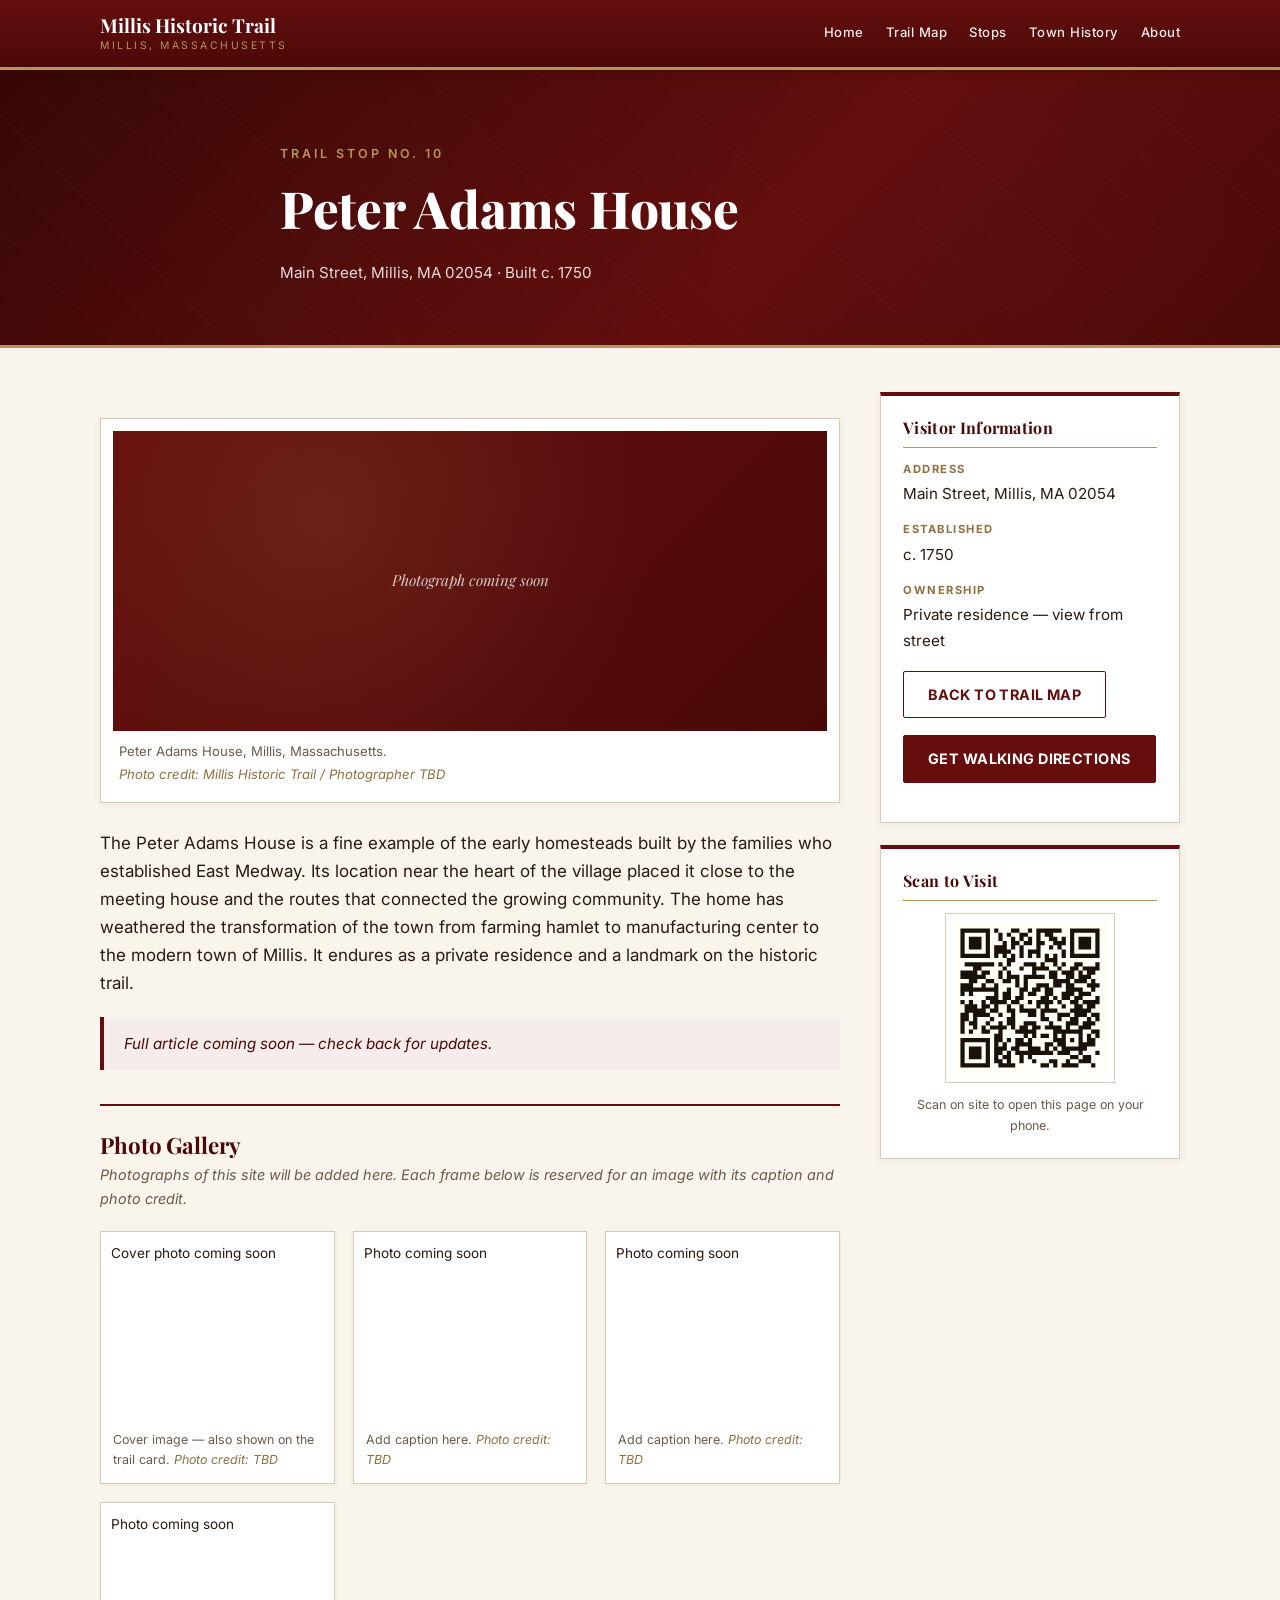
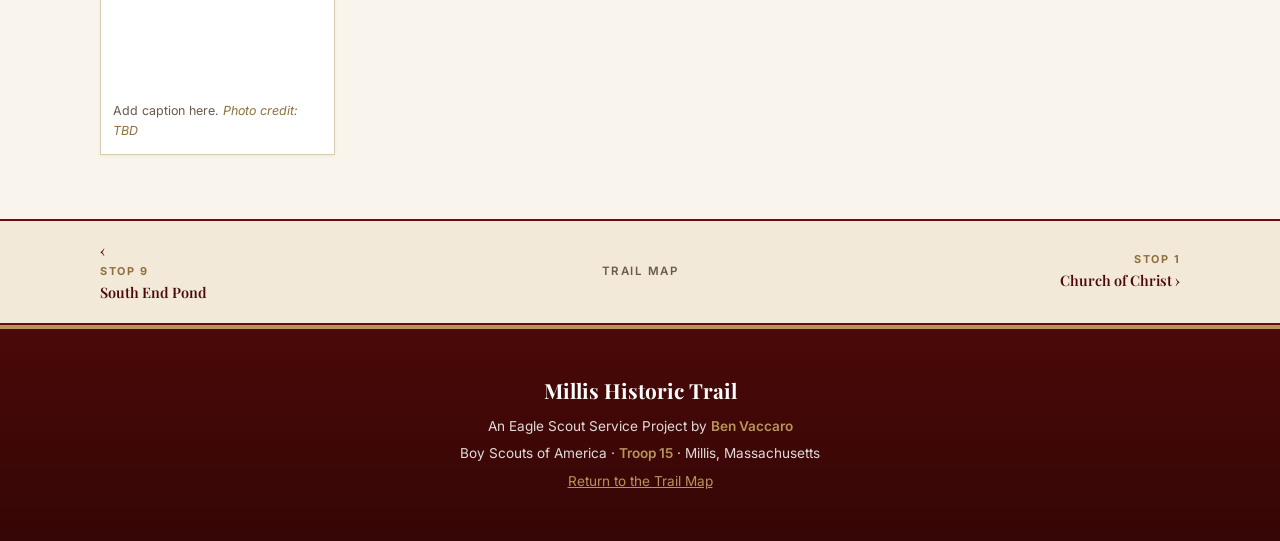
==== commit d6a9ba89: "Adopt maroon-forward palette and add Wikipedia citations Redesign the site around deep maroon (#650E" ====
--- a/adams.html
+++ b/adams.html
@@ -6,7 +6,7 @@
 <title>Peter Adams House &middot; Millis Historic Trail</title>
 <link rel="preconnect" href="https://fonts.googleapis.com">
 <link rel="preconnect" href="https://fonts.gstatic.com" crossorigin>
-<link href="https://fonts.googleapis.com/css2?family=Inter:wght@400;500;600;700;800&display=swap" rel="stylesheet">
+<link href="https://fonts.googleapis.com/css2?family=Inter:wght@400;500;600;700;800&family=Playfair+Display:ital,wght@0,700;0,800;1,400;1,700&display=swap" rel="stylesheet">
 <link rel="stylesheet" href="style.css">
 <link rel="icon" type="image/svg+xml" href="favicon.svg">
 <meta name="description" content="Peter Adams House — a stop on the Millis Historic Trail in Millis, Massachusetts.">
--- a/style.css
+++ b/style.css
@@ -1,17 +1,19 @@
-/* Millis Historic Trail — stylesheet
-   Palette drawn from millisma.gov: crimson #650E0D, navy #03294B, Inter. */
+/* Millis Historic Trail — maroon edition
+   Deep maroon (#650E0D) forward, warm cream backgrounds, gold accents. */
 
 :root {
-  --red: #650e0d;
-  --red-dark: #4a0908;
-  --navy: #03294b;
-  --navy-dark: #021a30;
-  --text: #1f2937;
-  --muted: #4b5563;
-  --line: #d8dbe0;
-  --bg: #ffffff;
-  --bg-alt: #f4f5f7;
-  --shadow: 0 1px 3px rgba(0, 0, 0, 0.06), 0 4px 12px rgba(3, 41, 75, 0.06);
+  --maroon: #650e0d;
+  --maroon-dark: #4a0908;
+  --maroon-deep: #340605;
+  --maroon-tint: #f7ecec;
+  --gold: #b8935a;
+  --gold-dark: #8f6f3f;
+  --cream: #faf5ec;
+  --cream-alt: #f2e9d8;
+  --text: #2a1a10;
+  --muted: #6b5a4a;
+  --line: #d7cbb4;
+  --shadow: 0 2px 6px rgba(52, 6, 5, 0.08), 0 8px 24px rgba(52, 6, 5, 0.09);
 }
 
 * { box-sizing: border-box; }
@@ -19,24 +21,24 @@
 
 body {
   margin: 0;
-  background: var(--bg);
+  background: var(--cream);
   color: var(--text);
   font-family: "Inter", -apple-system, BlinkMacSystemFont, "Segoe UI", Helvetica, Arial, sans-serif;
   font-size: 17px;
-  line-height: 1.6;
+  line-height: 1.65;
   -webkit-font-smoothing: antialiased;
 }
 
 h1, h2, h3, h4 {
-  font-family: "Inter", -apple-system, BlinkMacSystemFont, "Segoe UI", Helvetica, Arial, sans-serif;
+  font-family: "Playfair Display", "Inter", Georgia, serif;
   font-weight: 700;
-  line-height: 1.25;
-  color: var(--navy);
-  letter-spacing: -0.01em;
+  line-height: 1.2;
+  color: var(--maroon-dark);
+  letter-spacing: -0.005em;
 }
 h1 { font-weight: 800; }
 
-a { color: var(--red); text-decoration: none; }
+a { color: var(--maroon); text-decoration: none; }
 a:hover { text-decoration: underline; }
 
 img { max-width: 100%; height: auto; display: block; }
@@ -46,57 +48,49 @@
 
 /* ---- Site header ---- */
 .site-header {
-  background: var(--navy);
+  background: var(--maroon-dark);
+  background-image: linear-gradient(180deg, var(--maroon) 0%, var(--maroon-dark) 100%);
   color: #fff;
-  border-bottom: 3px solid var(--red);
+  border-bottom: 3px solid var(--gold);
   position: sticky;
   top: 0;
   z-index: 1100;
+  box-shadow: 0 2px 8px rgba(52, 6, 5, 0.25);
 }
 .nav-inner {
-  display: flex;
-  align-items: center;
-  justify-content: space-between;
-  gap: 16px;
-  padding: 14px 20px;
-  max-width: 1120px;
-  margin: 0 auto;
-  flex-wrap: wrap;
+  display: flex; align-items: center; justify-content: space-between;
+  gap: 16px; padding: 14px 20px;
+  max-width: 1120px; margin: 0 auto; flex-wrap: wrap;
 }
 .brand {
+  font-family: "Playfair Display", serif;
   font-weight: 700;
-  font-size: 1.1rem;
+  font-size: 1.2rem;
   color: #fff;
   line-height: 1.2;
 }
 .brand:hover { text-decoration: none; color: #fff; }
 .brand small {
-  display: block;
-  font-weight: 400;
-  font-size: 0.7rem;
-  letter-spacing: 1.5px;
-  text-transform: uppercase;
-  color: rgba(255, 255, 255, 0.75);
-  margin-top: 2px;
+  display: block; font-weight: 400; font-size: 0.65rem;
+  letter-spacing: 2.5px; text-transform: uppercase;
+  color: var(--gold);
+  font-family: "Inter", sans-serif;
+  margin-top: 3px;
 }
 .nav-links { display: flex; gap: 22px; flex-wrap: wrap; align-items: center; }
 .nav-links a {
   color: rgba(255, 255, 255, 0.92);
-  font-size: 0.85rem;
+  font-size: 0.82rem;
   font-weight: 500;
-}
-.nav-links a:hover { color: #fff; text-decoration: none; border-bottom: 1px solid #fff; }
-
-/* Hamburger (checkbox toggle, no JS) */
+  letter-spacing: 0.5px;
+}
+.nav-links a:hover { color: var(--gold); text-decoration: none; }
+
+/* Hamburger */
 .nav-toggle { display: none; }
 .nav-burger {
-  display: none;
-  flex-direction: column;
-  justify-content: center;
-  gap: 5px;
-  width: 38px; height: 38px;
-  cursor: pointer;
-  padding: 8px;
+  display: none; flex-direction: column; justify-content: center; gap: 5px;
+  width: 38px; height: 38px; cursor: pointer; padding: 8px;
 }
 .nav-burger span { display: block; height: 2px; width: 100%; background: #fff; transition: transform .25s, opacity .2s; }
 .nav-toggle:checked + .nav-burger span:nth-child(1) { transform: translateY(7px) rotate(45deg); }
@@ -105,316 +99,369 @@
 
 /* ---- Hero ---- */
 .hero {
-  padding: 56px 20px 48px;
-  border-bottom: 1px solid var(--line);
-  background: var(--bg-alt);
-}
-.hero .container { text-align: left; }
-.hero .container.narrow { text-align: left; }
+  position: relative;
+  padding: 74px 20px 60px;
+  color: #fff;
+  overflow: hidden;
+  background:
+    linear-gradient(135deg, rgba(52,6,5,0.94) 0%, rgba(101,14,13,0.9) 60%, rgba(74,9,8,0.94) 100%),
+    radial-gradient(circle at 20% 30%, rgba(184,147,90,0.25), transparent 45%),
+    radial-gradient(circle at 80% 70%, rgba(184,147,90,0.18), transparent 40%),
+    var(--maroon-dark);
+  border-bottom: 3px solid var(--gold);
+}
+.hero::before {
+  content: "";
+  position: absolute; inset: 0;
+  background-image:
+    repeating-linear-gradient(45deg, transparent 0, transparent 40px, rgba(255,255,255,0.02) 40px, rgba(255,255,255,0.02) 41px);
+  pointer-events: none;
+}
+.hero .container { position: relative; text-align: left; }
+.hero h1, .hero h2, .hero h3 { color: #fff; }
 .hero .eyebrow {
   font-size: 0.78rem;
-  letter-spacing: 2px;
+  letter-spacing: 3px;
   text-transform: uppercase;
-  color: var(--red);
+  color: var(--gold);
   font-weight: 600;
-  margin-bottom: 12px;
-}
-.hero h1 { font-size: clamp(1.9rem, 5vw, 2.9rem); margin: 0 0 14px; }
+  margin-bottom: 14px;
+}
+.hero h1 { font-size: clamp(2rem, 5.5vw, 3.2rem); margin: 0 0 16px; }
 .hero p.lede {
-  max-width: 640px;
-  margin: 0;
-  font-size: 1.1rem;
-  color: var(--muted);
-}
-.hero .meta {
-  margin-top: 18px;
-  font-size: 0.95rem;
-  color: var(--muted);
-}
-
-/* ---- Buttons ---- */
+  max-width: 640px; margin: 0;
+  font-size: 1.08rem;
+  color: rgba(255, 255, 255, 0.9);
+  font-family: "Playfair Display", Georgia, serif;
+  font-style: italic;
+}
+.hero .meta { margin-top: 20px; font-size: 0.95rem; color: rgba(255,255,255,0.85); }
+
+/* Buttons */
 .btn {
-  display: inline-block;
-  padding: 10px 22px;
-  background: var(--red);
-  color: #fff;
-  font-size: 0.9rem;
-  font-weight: 600;
-  border: 1px solid var(--red);
-  border-radius: 3px;
-  transition: background 0.15s, border-color 0.15s;
-  letter-spacing: 0.01em;
-}
-.btn:hover { background: var(--red-dark); border-color: var(--red-dark); text-decoration: none; color: #fff; }
+  display: inline-block; padding: 11px 24px;
+  background: var(--gold);
+  color: var(--maroon-dark);
+  font-size: 0.9rem; font-weight: 700;
+  border: 1px solid var(--gold);
+  border-radius: 2px;
+  transition: background 0.15s, color 0.15s, border-color 0.15s;
+  letter-spacing: 0.03em;
+  text-transform: uppercase;
+}
+.btn:hover { background: #d0ac6c; border-color: #d0ac6c; text-decoration: none; color: var(--maroon-dark); }
 .btn-outline {
-  background: transparent;
-  color: var(--navy);
-  border-color: var(--navy);
-}
-.btn-outline:hover { background: var(--navy); color: #fff; }
-.hero .meta .btn + .btn { margin-left: 8px; }
-
-/* ---- Section head ---- */
-.section-head { margin-bottom: 28px; }
-.section-head h2 { font-size: clamp(1.5rem, 3.5vw, 2rem); margin: 0 0 6px; }
-.section-head p { color: var(--muted); margin: 0; }
-
-/* ---- Map ---- */
-.map-section { padding: 48px 0; }
+  background: transparent; color: #fff; border-color: rgba(255,255,255,0.6);
+}
+.btn-outline:hover { background: #fff; color: var(--maroon-dark); border-color: #fff; }
+.hero .meta .btn + .btn { margin-left: 10px; }
+
+/* Buttons on light backgrounds (subpages) */
+.article .btn, .fact-box .btn, .stop-nav .btn, main .btn {
+  background: var(--maroon); color: #fff; border-color: var(--maroon);
+}
+.article .btn:hover, .fact-box .btn:hover, .stop-nav .btn:hover, main .btn:hover {
+  background: var(--maroon-dark); border-color: var(--maroon-dark); color: #fff;
+}
+.article .btn-outline, .fact-box .btn-outline {
+  background: transparent; color: var(--maroon); border-color: var(--maroon);
+}
+.article .btn-outline:hover, .fact-box .btn-outline:hover {
+  background: var(--maroon); color: #fff;
+}
+
+/* Section head */
+.section-head { margin-bottom: 30px; text-align: center; }
+.section-head h2 { font-size: clamp(1.6rem, 3.5vw, 2.2rem); margin: 0 0 8px; }
+.section-head p { color: var(--muted); margin: 0; font-style: italic; }
+.section-head::after {
+  content: ""; display: block; width: 60px; height: 3px;
+  background: var(--gold); margin: 14px auto 0;
+}
+
+/* Map */
+.map-section { padding: 56px 0; background: var(--cream); }
 #map {
-  width: 100%;
-  height: 480px;
-  border: 1px solid var(--line);
-  border-radius: 3px;
+  width: 100%; height: 460px;
+  border: 6px solid var(--maroon-dark);
+  outline: 1px solid var(--gold);
+  border-radius: 2px;
   box-shadow: var(--shadow);
 }
-
-/* ---- Stops grid ---- */
-.stops-section { padding: 20px 0 60px; background: var(--bg-alt); }
+.map-note {
+  text-align: center; font-size: 0.85rem; color: var(--muted);
+  margin-top: 12px; font-style: italic;
+}
+
+/* Stops grid */
+.stops-section { padding: 30px 0 70px; background: var(--cream-alt); border-top: 1px solid var(--line); border-bottom: 1px solid var(--line); }
 .stops-grid {
   display: grid;
   grid-template-columns: repeat(auto-fill, minmax(260px, 1fr));
-  gap: 20px;
+  gap: 22px;
 }
 .stop-card {
+  background: #fffdf7;
+  border: 1px solid var(--line);
+  border-radius: 2px;
+  overflow: hidden;
+  box-shadow: var(--shadow);
+  transition: transform 0.2s, box-shadow 0.2s;
+  display: flex; flex-direction: column;
+  color: var(--text);
+  position: relative;
+}
+.stop-card::before {
+  content: ""; position: absolute; top: 0; left: 0; right: 0;
+  height: 4px;
+  background: linear-gradient(90deg, var(--maroon) 0%, var(--gold) 100%);
+  z-index: 2;
+}
+.stop-card:hover { transform: translateY(-3px); box-shadow: 0 10px 28px rgba(52, 6, 5, 0.18); text-decoration: none; }
+
+/* Card cover — decorative maroon panel when no photo */
+.card-cover {
+  position: relative;
+  height: 160px;
+  background:
+    radial-gradient(circle at 30% 30%, rgba(184,147,90,0.22), transparent 60%),
+    linear-gradient(135deg, var(--maroon) 0%, var(--maroon-dark) 100%);
+  color: rgba(255,255,255,0.9);
+  display: flex; align-items: center; justify-content: center;
+  border-bottom: 2px solid var(--gold);
+  overflow: hidden;
+}
+.card-cover::after {
+  content: ""; position: absolute; inset: 0;
+  background-image:
+    repeating-linear-gradient(45deg, transparent 0, transparent 20px, rgba(255,255,255,0.03) 20px, rgba(255,255,255,0.03) 21px);
+  pointer-events: none;
+}
+.card-cover .cover-ph {
+  font-family: "Playfair Display", Georgia, serif;
+  font-size: 3rem; font-weight: 700; font-style: italic;
+  color: rgba(255,255,255,0.35);
+  z-index: 1; text-align: center;
+  line-height: 1;
+}
+.card-cover .cover-ph::before {
+  content: "Stop"; display: block;
+  font-family: "Inter", sans-serif; font-style: normal;
+  font-size: 0.65rem; letter-spacing: 3px;
+  color: var(--gold); font-weight: 600;
+  margin-bottom: 4px;
+}
+.card-cover .cover-photo {
+  position: absolute; inset: 0; width: 100%; height: 100%; object-fit: cover;
+  z-index: 3;
+}
+.card-body { padding: 20px 22px 22px; display: flex; flex-direction: column; flex: 1; }
+.stop-card .num {
+  font-size: 0.7rem;
+  color: var(--maroon);
+  letter-spacing: 2px;
+  text-transform: uppercase;
+  font-weight: 600;
+}
+.stop-card h3 { margin: 6px 0 8px; font-size: 1.25rem; color: var(--maroon-dark); }
+.stop-card .addr { font-size: 0.88rem; color: var(--muted); margin: 0 0 16px; flex: 1; }
+.stop-card .card-link {
+  font-size: 0.82rem; color: var(--maroon); font-weight: 600;
+  text-transform: uppercase; letter-spacing: 1px;
+}
+
+/* About */
+.about-section { padding: 60px 0; background: var(--cream); }
+.about-section p { margin: 0 0 16px; color: var(--text); }
+
+/* Subpage layout */
+.page-body { padding: 44px 0 60px; background: var(--cream); }
+.layout { display: grid; grid-template-columns: 1fr 300px; gap: 40px; align-items: start; }
+.article h2 { font-size: 1.55rem; margin: 34px 0 12px; }
+.article p { margin: 0 0 16px; }
+.article .byline { color: var(--muted); font-size: 0.9rem; margin-bottom: 20px; font-style: italic; }
+
+.figure {
+  margin: 26px 0;
   background: #fff;
   border: 1px solid var(--line);
-  border-top: 3px solid var(--navy);
-  border-radius: 3px;
-  overflow: hidden;
-  box-shadow: var(--shadow);
-  transition: transform 0.15s, box-shadow 0.15s;
-  display: flex;
-  flex-direction: column;
-  color: var(--text);
-}
-.stop-card:hover { transform: translateY(-2px); box-shadow: 0 6px 20px rgba(3, 41, 75, 0.12); text-decoration: none; }
-.card-cover {
-  position: relative;
-  height: 170px;
-  background: #e8ebf0;
-  display: flex;
-  align-items: center;
-  justify-content: center;
-  border-bottom: 1px solid var(--line);
-}
-.card-cover .cover-ph { color: #8a8d95; font-size: 0.85rem; }
-.card-cover .cover-photo { position: absolute; inset: 0; width: 100%; height: 100%; object-fit: cover; }
-.card-body { padding: 18px 20px 20px; display: flex; flex-direction: column; flex: 1; }
-.stop-card .num {
-  font-size: 0.72rem;
-  color: var(--red);
-  letter-spacing: 1.5px;
-  text-transform: uppercase;
-  font-weight: 600;
-}
-.stop-card h3 { margin: 6px 0 8px; font-size: 1.15rem; color: var(--navy); }
-.stop-card .addr { font-size: 0.88rem; color: var(--muted); margin: 0 0 14px; flex: 1; }
-.stop-card .card-link { font-size: 0.85rem; color: var(--red); font-weight: 600; }
-
-/* ---- About ---- */
-.about-section { padding: 56px 0; border-top: 1px solid var(--line); }
-.about-section p { margin: 0 0 16px; color: var(--muted); }
-
-/* ---- Subpage layout ---- */
-.page-body { padding: 44px 0 56px; }
-.layout {
-  display: grid;
-  grid-template-columns: 1fr 300px;
-  gap: 40px;
-  align-items: start;
-}
-.article h2 { font-size: 1.5rem; margin: 32px 0 12px; }
-.article p { margin: 0 0 16px; }
-.article .byline { color: var(--muted); font-size: 0.9rem; margin-bottom: 20px; }
-
-.figure {
-  margin: 24px 0;
-  background: #fff;
-  border: 1px solid var(--line);
-  padding: 10px;
+  padding: 12px;
+  box-shadow: 0 2px 8px rgba(52,6,5,0.06);
 }
 .figure .placeholder-img {
-  background: #e8ebf0;
+  background:
+    radial-gradient(circle at 30% 30%, rgba(184,147,90,0.15), transparent 60%),
+    linear-gradient(135deg, var(--maroon) 0%, var(--maroon-dark) 100%);
+  color: rgba(255,255,255,0.75);
   height: 300px;
-  display: flex;
-  align-items: center;
-  justify-content: center;
-  color: #8a8d95;
-  font-size: 0.9rem;
-  position: relative;
-  overflow: hidden;
+  display: flex; align-items: center; justify-content: center;
+  font-size: 0.95rem;
+  font-family: "Playfair Display", serif; font-style: italic;
+  position: relative; overflow: hidden;
 }
 .placeholder-img .cover-photo {
   position: absolute; inset: 0; width: 100%; height: 100%; object-fit: cover;
 }
-.placeholder-img .ph-label { position: relative; }
-.figure figcaption { font-size: 0.82rem; color: var(--muted); padding: 10px 4px 4px; }
-.figure .credit { display: block; color: var(--muted); font-style: italic; margin-top: 2px; }
+.placeholder-img .ph-label { position: relative; z-index: 1; }
+.figure figcaption { font-size: 0.82rem; color: var(--muted); padding: 10px 6px 4px; }
+.figure .credit { display: block; color: var(--gold-dark); font-style: italic; margin-top: 2px; }
 
 .coming-soon {
-  background: #fff8f0;
-  border-left: 3px solid var(--red);
-  padding: 14px 18px;
-  color: var(--muted);
+  background: var(--maroon-tint);
+  border-left: 4px solid var(--maroon);
+  padding: 14px 20px;
+  color: var(--maroon-dark);
   margin: 20px 0;
   font-size: 0.95rem;
-}
-
-/* ---- Photo gallery ---- */
-.photo-gallery {
-  margin: 32px 0 4px;
-  padding-top: 24px;
-  border-top: 1px solid var(--line);
-}
-.photo-gallery h2 { margin: 0 0 4px; font-size: 1.35rem; }
-.photo-gallery .gallery-note { color: var(--muted); font-size: 0.9rem; margin: 0 0 18px; }
+  font-style: italic;
+}
+
+/* Photo gallery */
+.photo-gallery { margin: 34px 0 4px; padding-top: 26px; border-top: 2px solid var(--maroon); }
+.photo-gallery h2 { margin: 0 0 4px; font-size: 1.4rem; }
+.photo-gallery .gallery-note { color: var(--muted); font-size: 0.9rem; margin: 0 0 20px; font-style: italic; }
 .gallery-grid {
   display: grid;
   grid-template-columns: repeat(auto-fill, minmax(220px, 1fr));
-  gap: 16px;
-}
-.gallery-item {
-  margin: 0;
-  background: #fff;
-  border: 1px solid var(--line);
-  padding: 8px;
-}
-.gallery-item .placeholder-img { height: 180px; position: relative; overflow: hidden; }
+  gap: 18px;
+}
+.gallery-item { margin: 0; background: #fff; border: 1px solid var(--line); padding: 10px; box-shadow: 0 1px 4px rgba(52,6,5,0.06); }
+.gallery-item .placeholder-img { height: 180px; font-size: 0.85rem; }
 .gallery-item figcaption { font-size: 0.78rem; color: var(--muted); padding: 8px 2px 2px; }
-.gallery-item .credit { color: var(--muted); font-style: italic; }
-
-/* ---- Sidebar ---- */
+.gallery-item .credit { color: var(--gold-dark); font-style: italic; }
+
+/* Sidebar */
 .sidebar { position: sticky; top: 90px; }
 .fact-box, .qr-box {
   background: #fff;
   border: 1px solid var(--line);
-  border-radius: 3px;
-  padding: 20px;
-  margin-bottom: 20px;
+  border-top: 4px solid var(--maroon);
+  padding: 22px;
+  margin-bottom: 22px;
+  box-shadow: 0 2px 8px rgba(52,6,5,0.06);
 }
 .fact-box h3, .qr-box h3 {
-  font-size: 0.95rem;
-  margin: 0 0 12px;
-  padding-bottom: 8px;
-  border-bottom: 2px solid var(--navy);
+  font-size: 1rem; margin: 0 0 12px; padding-bottom: 10px;
+  border-bottom: 1px solid var(--gold);
+  color: var(--maroon-dark);
   letter-spacing: 0.02em;
 }
 .fact-box dl { margin: 0; }
 .fact-box dt {
-  font-size: 0.7rem;
-  letter-spacing: 1.5px;
-  text-transform: uppercase;
-  color: var(--red);
-  font-weight: 600;
-  margin-top: 12px;
+  font-size: 0.7rem; letter-spacing: 1.5px; text-transform: uppercase;
+  color: var(--gold-dark); font-weight: 700;
+  margin-top: 14px;
 }
 .fact-box dt:first-of-type { margin-top: 0; }
-.fact-box dd { margin: 2px 0 0; font-size: 0.95rem; color: var(--text); }
+.fact-box dd { margin: 3px 0 0; font-size: 0.95rem; color: var(--text); }
 .qr-img {
   width: 170px; height: 170px;
-  margin: 0 auto 10px;
-  display: block;
-  background: #fff;
-  padding: 4px;
+  margin: 0 auto 12px; display: block;
+  background: #fff; padding: 6px;
   border: 1px solid var(--line);
 }
 .qr-box p { font-size: 0.78rem; color: var(--muted); text-align: center; margin: 0; }
 
-/* ---- Prev / Next stop navigation ---- */
+/* Stop nav */
 .stop-nav {
-  border-top: 1px solid var(--line);
-  border-bottom: 1px solid var(--line);
-  background: var(--bg-alt);
+  border-top: 2px solid var(--maroon);
+  border-bottom: 2px solid var(--maroon);
+  background: var(--cream-alt);
 }
 .stop-nav .container {
-  display: flex;
-  align-items: stretch;
-  justify-content: space-between;
-  gap: 12px;
-  padding-top: 16px;
-  padding-bottom: 16px;
+  display: flex; align-items: stretch; justify-content: space-between;
+  gap: 12px; padding-top: 18px; padding-bottom: 18px;
 }
 .stop-nav a {
-  font-size: 0.9rem;
-  color: var(--navy);
-  display: flex;
-  flex-direction: column;
-  justify-content: center;
-  font-weight: 500;
+  font-size: 0.9rem; color: var(--maroon-dark);
+  display: flex; flex-direction: column; justify-content: center;
+  font-weight: 600;
+  font-family: "Playfair Display", serif;
 }
 .stop-nav a span {
-  display: block;
-  font-size: 0.68rem;
-  letter-spacing: 1.5px;
-  text-transform: uppercase;
-  color: var(--red);
-  font-weight: 600;
+  display: block; font-size: 0.68rem; letter-spacing: 1.5px;
+  text-transform: uppercase; color: var(--gold-dark);
+  font-weight: 700; font-family: "Inter", sans-serif;
 }
 .stop-nav .sn-prev { text-align: left; flex: 1; }
 .stop-nav .sn-next { text-align: right; flex: 1; }
 .stop-nav .sn-map {
-  align-self: center;
-  text-transform: uppercase;
-  letter-spacing: 1.5px;
-  font-size: 0.72rem;
-  padding: 0 6px;
+  align-self: center; text-transform: uppercase; letter-spacing: 1.5px;
+  font-size: 0.72rem; padding: 0 6px; color: var(--muted);
+  font-family: "Inter", sans-serif; font-weight: 600;
+}
+
+/* History page */
+.history-article { margin: 0 auto 46px; padding-bottom: 38px; border-bottom: 2px solid var(--line); }
+.history-article:last-child { border-bottom: none; }
+.history-article h2 { font-size: clamp(1.4rem, 3.2vw, 1.9rem); margin: 0 0 6px; }
+
+/* Citation / references */
+.citations {
+  margin-top: 24px;
+  padding: 16px 20px;
+  background: var(--cream-alt);
+  border-left: 3px solid var(--gold);
+  font-size: 0.85rem;
   color: var(--muted);
 }
-
-/* ---- History page ---- */
-.history-article {
-  margin: 0 auto 44px;
-  padding-bottom: 36px;
-  border-bottom: 1px solid var(--line);
-}
-.history-article:last-child { border-bottom: none; }
-.history-article h2 { font-size: clamp(1.35rem, 3.2vw, 1.8rem); margin: 0 0 4px; }
-
-/* ---- Footer ---- */
+.citations strong { color: var(--maroon-dark); }
+.citations ol { margin: 6px 0 0; padding-left: 22px; }
+.citations li { margin-bottom: 4px; }
+.citations a { color: var(--maroon); }
+
+/* Footer */
 .site-footer {
-  background: var(--navy);
+  background: var(--maroon-deep);
+  background-image: linear-gradient(180deg, var(--maroon-dark) 0%, var(--maroon-deep) 100%);
   color: rgba(255, 255, 255, 0.85);
-  padding: 36px 20px;
+  padding: 44px 20px;
   text-align: center;
-  border-top: 3px solid var(--red);
+  border-top: 4px solid var(--gold);
 }
 .site-footer .ft-name {
-  font-size: 1.1rem;
-  color: #fff;
-  font-weight: 700;
-  margin-bottom: 6px;
-}
-.site-footer p { margin: 4px 0; font-size: 0.85rem; }
-.site-footer .accent { color: #fff; font-weight: 600; }
-.site-footer a { color: rgba(255, 255, 255, 0.9); text-decoration: underline; }
-
-/* ---- Responsive ---- */
+  font-family: "Playfair Display", serif;
+  font-size: 1.3rem; color: #fff; font-weight: 700;
+  margin-bottom: 8px;
+}
+.site-footer p { margin: 5px 0; font-size: 0.85rem; }
+.site-footer .accent { color: var(--gold); font-weight: 600; }
+.site-footer a { color: var(--gold); text-decoration: underline; }
+
+/* Static SVG map fallback for the artifact preview */
+.map-static {
+  width: 100%; height: 460px;
+  border: 6px solid var(--maroon-dark);
+  outline: 1px solid var(--gold);
+  background:
+    radial-gradient(circle at 30% 40%, rgba(184,147,90,0.15), transparent 55%),
+    linear-gradient(135deg, #f5ecd6 0%, #ecdfc0 100%);
+  position: relative; overflow: hidden;
+  display: flex; align-items: center; justify-content: center;
+}
+
+/* Responsive */
 @media (max-width: 820px) {
   .layout { grid-template-columns: 1fr; }
   .sidebar { position: static; }
-  #map { height: 380px; }
+  #map, .map-static { height: 380px; }
 }
 @media (max-width: 720px) {
   .nav-burger { display: flex; }
   .nav-links {
-    display: none;
-    flex-basis: 100%;
-    flex-direction: column;
-    gap: 0;
-    margin-top: 8px;
-    border-top: 1px solid rgba(255, 255, 255, 0.15);
+    display: none; flex-basis: 100%; flex-direction: column;
+    gap: 0; margin-top: 8px;
+    border-top: 1px solid rgba(255,255,255,0.15);
   }
   .nav-toggle:checked ~ .nav-links { display: flex; }
-  .nav-links a { padding: 12px 4px; border-bottom: 1px solid rgba(255, 255, 255, 0.1); font-size: 0.95rem; }
+  .nav-links a { padding: 12px 4px; border-bottom: 1px solid rgba(255,255,255,0.1); font-size: 0.95rem; }
   .nav-links a:last-child { border-bottom: none; }
-  .nav-links a:hover { border-bottom-color: rgba(255,255,255,0.35); }
 }
 @media (max-width: 520px) {
   body { font-size: 16px; }
-  .hero { padding: 40px 16px 32px; }
-  .hero .meta .btn { display: block; margin: 8px 0 0 !important; text-align: center; }
-  #map { height: 320px; }
+  .hero { padding: 52px 16px 44px; }
+  .hero .meta .btn { display: block; margin: 10px 0 0 !important; text-align: center; }
+  #map, .map-static { height: 320px; }
   .stops-grid { grid-template-columns: 1fr; }
   .gallery-grid { grid-template-columns: 1fr 1fr; }
   .container { padding: 0 16px; }
